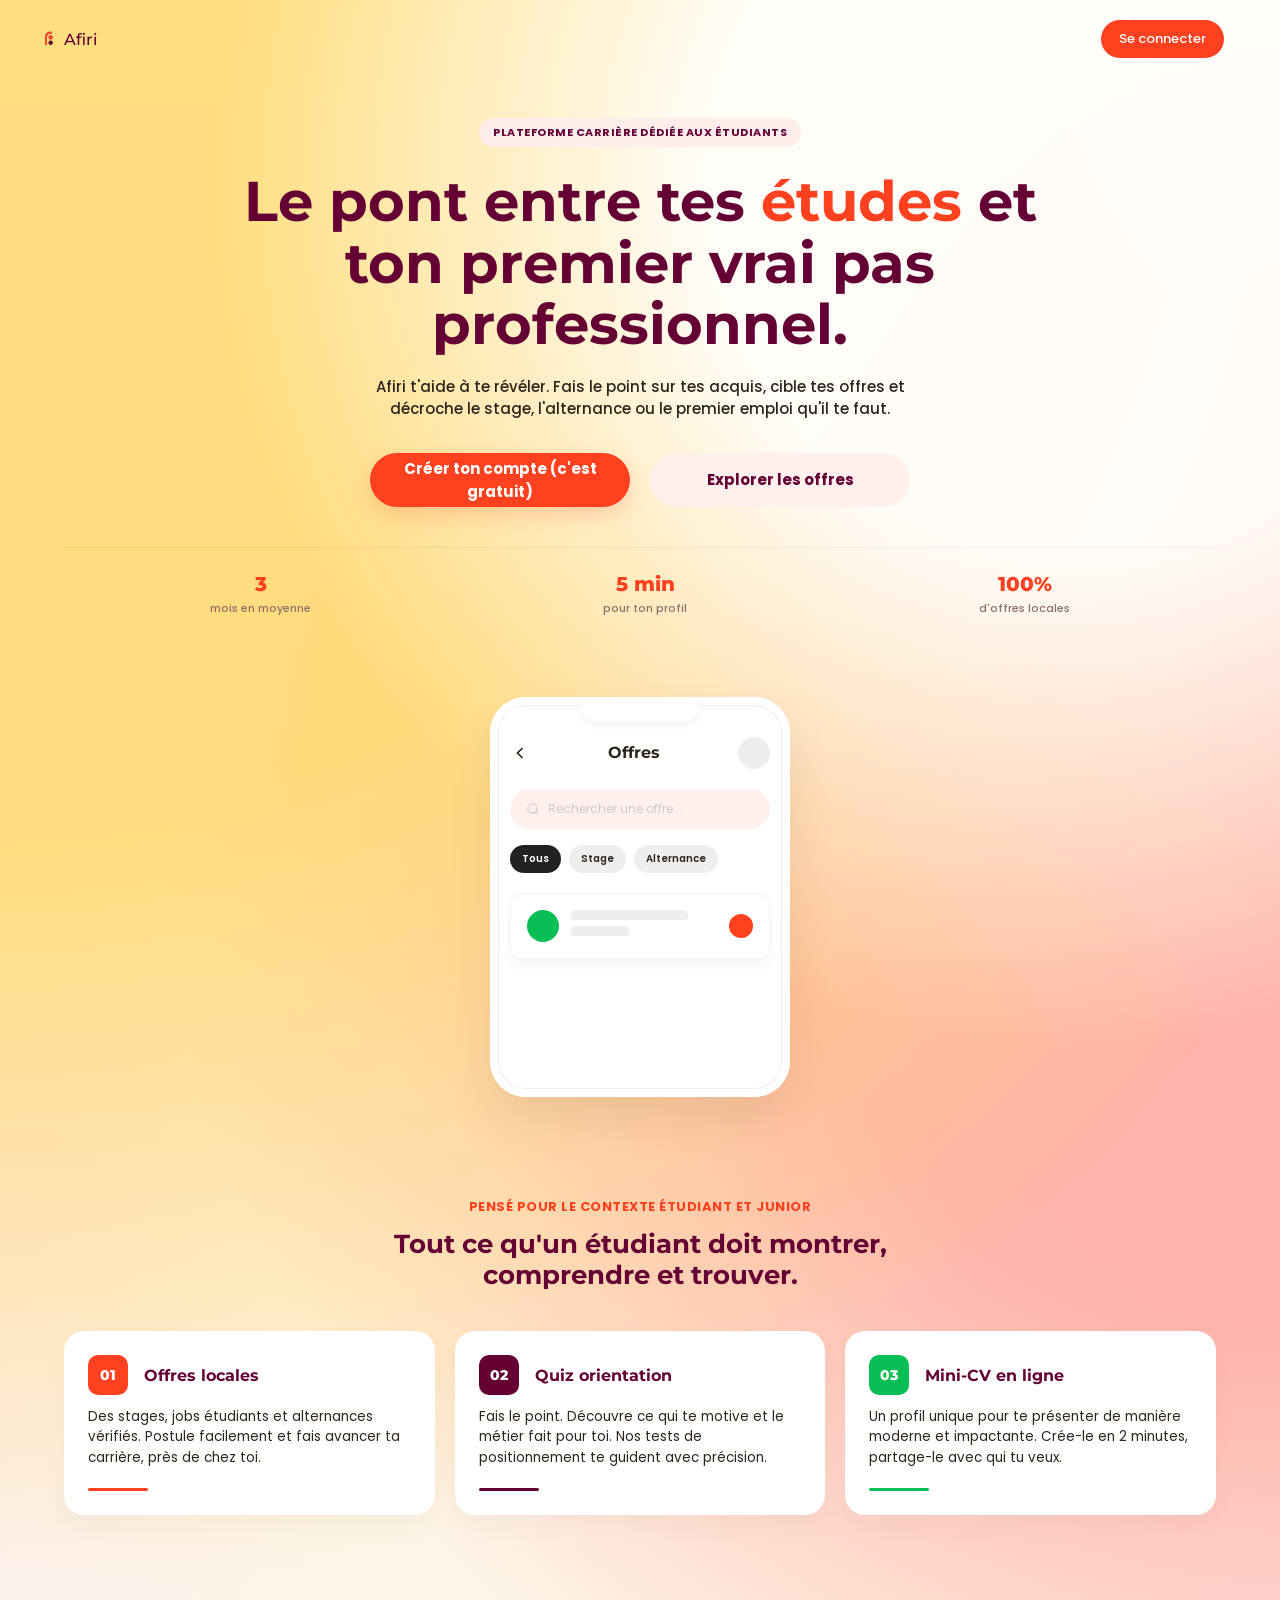
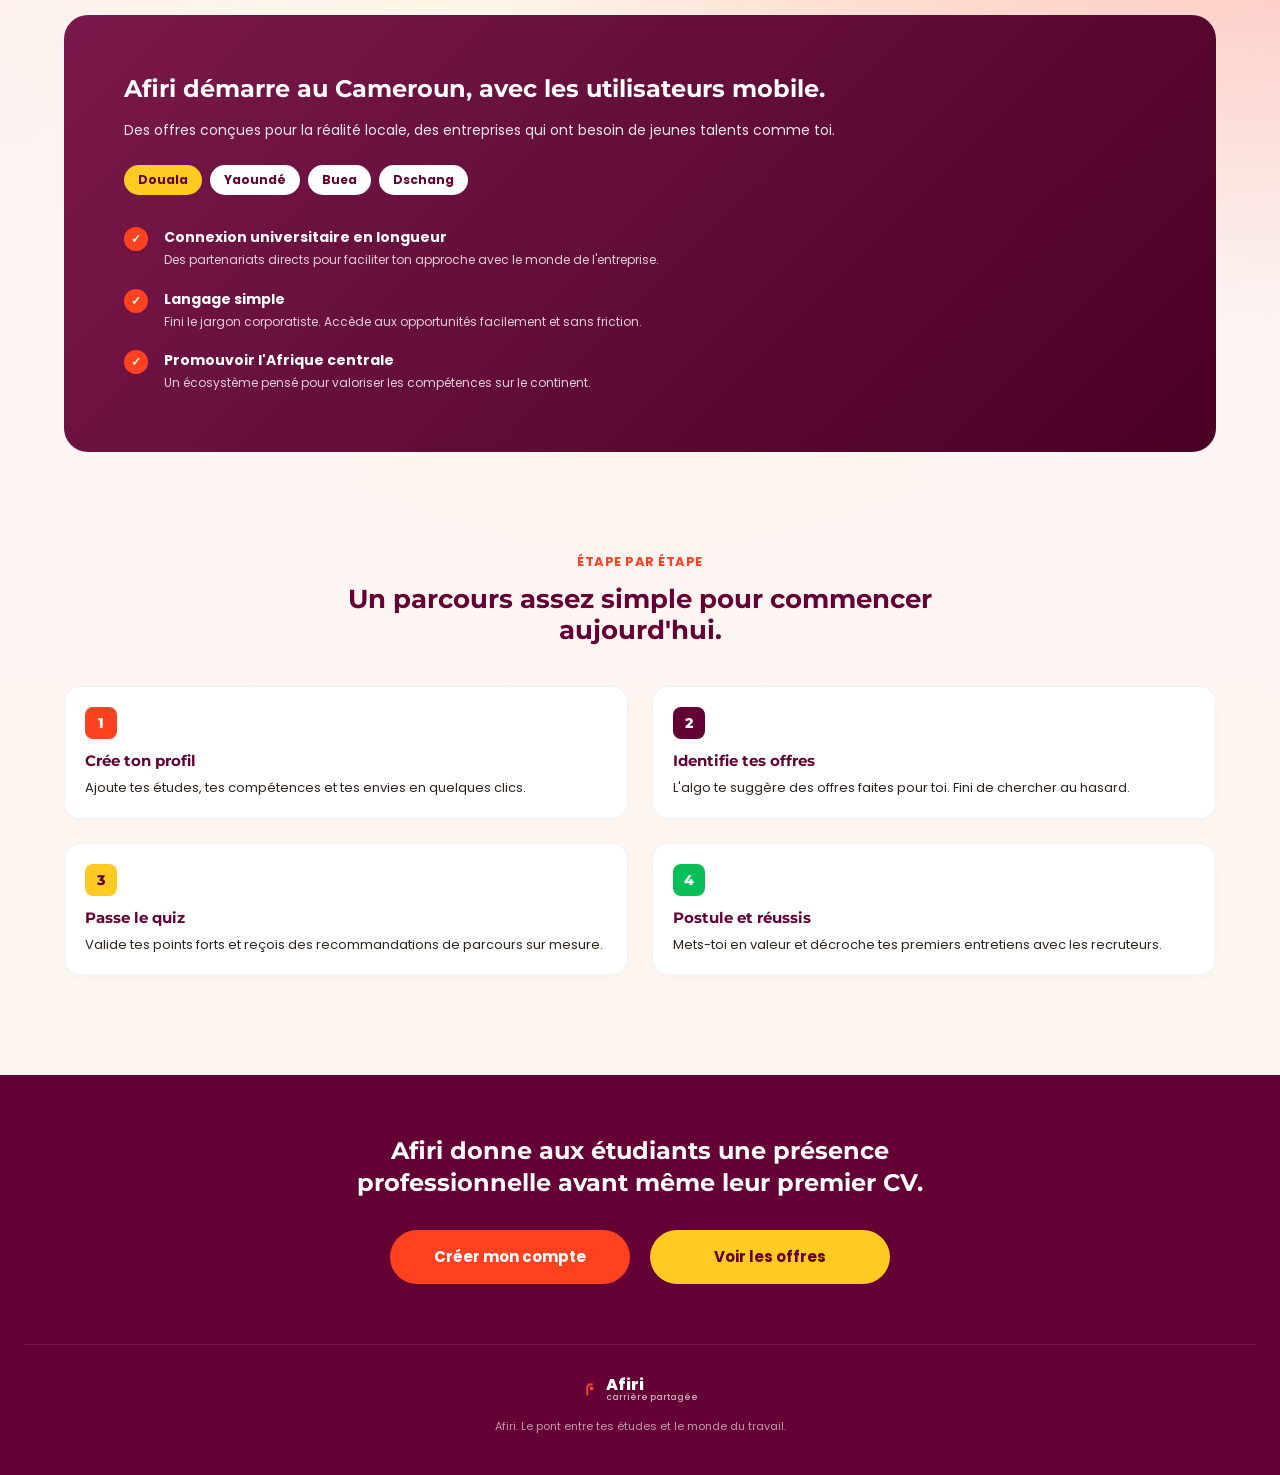
==== Frontend/index.html @ 4836ee7b "Initial commit - projet Afiri" ====
<!DOCTYPE html>
<html lang="fr">
<head>
    <meta charset="UTF-8">
    <meta name="viewport" content="width=device-width, initial-scale=1.0, maximum-scale=1.0, user-scalable=no">
    <title>Afiri - Plateforme carrière dédiée aux étudiants</title>
    <link rel="preconnect" href="https://fonts.googleapis.com">
    <link rel="preconnect" href="https://fonts.gstatic.com" crossorigin>
    <link href="https://fonts.googleapis.com/css2?family=Montserrat:wght@700;800;900&family=Poppins:wght@400;500;600;700;800;900&display=swap" rel="stylesheet">
    <link rel="stylesheet" href="styliste.css">
    <link rel="stylesheet" href="landing.css">
</head>
<body class="landing-page">
    <header class="landing-header">
        <div class="landing-header-inner">
            <a class="brand" href="index.html">
                <span class="brand-mark"><img src="images/logo.png" alt="logo"></span> Afiri
            </a>
            <div class="landing-header-right">
                <a href="signup.html" class="pill-action red-action">Se connecter</a>
                <button class="hamburger-btn">
                    <svg viewBox="0 0 24 24" fill="none" stroke="currentColor" stroke-width="2.5" stroke-linecap="round">
                        <line x1="4" y1="8" x2="20" y2="8"></line>
                        <line x1="4" y1="16" x2="20" y2="16"></line>
                    </svg>
                </button>
            </div>
        </div>
    </header>

    <main class="landing-main">
        <!-- Hero Section -->
        <section class="hero-section">
            <div class="kicker-pill">Plateforme carrière dédiée aux étudiants</div>
            <h1 class="hero-title">Le pont entre tes <span class="highlight-text">études</span> et ton premier vrai pas professionnel.</h1>
            <p class="hero-subtitle">Afiri t'aide à te révéler. Fais le point sur tes acquis, cible tes offres et décroche le stage, l'alternance ou le premier emploi qu'il te faut.</p>
            
            <div class="hero-actions">
                <a href="signup.html" class="primary-btn hero-btn-main">Créer ton compte (c'est gratuit)</a>
                <a href="offres.html" class="secondary-btn hero-btn-alt">Explorer les offres</a>
            </div>

            <div class="hero-stats">
                <div class="stat">
                    <strong class="stat-num red-text">3</strong>
                    <span class="stat-desc">mois en moyenne</span>
                </div>
                <div class="stat">
                    <strong class="stat-num red-text">5 min</strong>
                    <span class="stat-desc">pour ton profil</span>
                </div>
                <div class="stat">
                    <strong class="stat-num red-text">100%</strong>
                    <span class="stat-desc">d'offres locales</span>
                </div>
            </div>
        </section>

        <!-- Mockup UI Section -->
        <section class="mockup-section">
            <div class="mockup-container">
                <!-- Using HTML/CSS to recreate the mockup feeling if image is missing -->
                <div class="fake-phone">
                    <div class="fake-notch"></div>
                    <div class="fake-phone-header">
                        <svg width="20" height="20" viewBox="0 0 24 24" fill="none" stroke="currentColor" stroke-width="2"><polyline points="15 18 9 12 15 6"></polyline></svg>
                        <span class="fake-title">Offres</span>
                        <div class="fake-avatar"></div>
                    </div>
                    <div class="fake-search">
                        <svg width="14" height="14" viewBox="0 0 24 24" fill="none" stroke="#ccc" stroke-width="2"><circle cx="11" cy="11" r="8"></circle><line x1="21" y1="21" x2="16.65" y2="16.65"></line></svg>
                        Rechercher une offre...
                    </div>
                    <div class="fake-filters">
                        <span class="fake-filter active">Tous</span>
                        <span class="fake-filter">Stage</span>
                        <span class="fake-filter">Alternance</span>
                    </div>
                    <div class="fake-card">
                        <div class="fake-card-top">
                            <div class="fake-dot green"></div>
                            <div class="fake-copy">
                                <div class="fake-line"></div>
                                <div class="fake-line short"></div>
                            </div>
                            <div class="fake-action"></div>
                        </div>
                    </div>
                </div>
            </div>
        </section>

        <!-- Features Section -->
        <section class="features-section">
            <div class="kicker-plain">Pensé pour le contexte étudiant et junior</div>
            <h2 class="section-heading">Tout ce qu'un étudiant doit montrer, comprendre et trouver.</h2>
            
            <div class="feature-cards">
                <div class="feature-card">
                    <div class="f-header">
                        <div class="f-icon red-bg">01</div>
                        <h3>Offres locales</h3>
                    </div>
                    <p>Des stages, jobs étudiants et alternances vérifiés. Postule facilement et fais avancer ta carrière, près de chez toi.</p>
                    <div class="f-line red-line"></div>
                </div>
                <div class="feature-card">
                    <div class="f-header">
                        <div class="f-icon purple-bg">02</div>
                        <h3>Quiz orientation</h3>
                    </div>
                    <p>Fais le point. Découvre ce qui te motive et le métier fait pour toi. Nos tests de positionnement te guident avec précision.</p>
                    <div class="f-line purple-line"></div>
                </div>
                <div class="feature-card">
                    <div class="f-header">
                        <div class="f-icon green-bg">03</div>
                        <h3>Mini-CV en ligne</h3>
                    </div>
                    <p>Un profil unique pour te présenter de manière moderne et impactante. Crée-le en 2 minutes, partage-le avec qui tu veux.</p>
                    <div class="f-line green-line"></div>
                </div>
            </div>
        </section>

        <!-- Graphic Card Section -->
        <section class="graphic-card-section">
            <div class="graphic-card">
                <h2 class="graphic-title">Afiri démarre au Cameroun, avec les utilisateurs mobile.</h2>
                <p class="graphic-subtitle">Des offres conçues pour la réalité locale, des entreprises qui ont besoin de jeunes talents comme toi.</p>
                <div class="chips-row">
                    <span class="chip-landing yellow-bg">Douala</span>
                    <span class="chip-landing white-bg">Yaoundé</span>
                    <span class="chip-landing white-bg">Buea</span>
                    <span class="chip-landing white-bg">Dschang</span>
                </div>

                <div class="bullet-points">
                    <div class="bullet">
                        <div class="bullet-icon">✓</div>
                        <div class="bullet-text">
                            <strong>Connexion universitaire en longueur</strong>
                            <span>Des partenariats directs pour faciliter ton approche avec le monde de l'entreprise.</span>
                        </div>
                    </div>
                    <div class="bullet">
                        <div class="bullet-icon">✓</div>
                        <div class="bullet-text">
                            <strong>Langage simple</strong>
                            <span>Fini le jargon corporatiste. Accède aux opportunités facilement et sans friction.</span>
                        </div>
                    </div>
                    <div class="bullet">
                        <div class="bullet-icon">✓</div>
                        <div class="bullet-text">
                            <strong>Promouvoir l'Afrique centrale</strong>
                            <span>Un écosystème pensé pour valoriser les compétences sur le continent.</span>
                        </div>
                    </div>
                </div>
            </div>
        </section>

        <!-- Steps Section -->
        <section class="steps-section">
            <div class="kicker-plain">Étape par étape</div>
            <h2 class="section-heading">Un parcours assez simple pour commencer aujourd'hui.</h2>
            
            <div class="step-cards">
                <div class="step-card">
                    <div class="s-icon red-bg">1</div>
                    <h3>Crée ton profil</h3>
                    <p>Ajoute tes études, tes compétences et tes envies en quelques clics.</p>
                </div>
                <div class="step-card">
                    <div class="s-icon purple-bg">2</div>
                    <h3>Identifie tes offres</h3>
                    <p>L'algo te suggère des offres faites pour toi. Fini de chercher au hasard.</p>
                </div>
                <div class="step-card">
                    <div class="s-icon yellow-bg">3</div>
                    <h3>Passe le quiz</h3>
                    <p>Valide tes points forts et reçois des recommandations de parcours sur mesure.</p>
                </div>
                <div class="step-card">
                    <div class="s-icon green-bg">4</div>
                    <h3>Postule et réussis</h3>
                    <p>Mets-toi en valeur et décroche tes premiers entretiens avec les recruteurs.</p>
                </div>
            </div>
        </section>
    </main>

    <!-- Footer CTA -->
    <footer class="landing-footer">
        <h2>Afiri donne aux étudiants une présence professionnelle avant même leur premier CV.</h2>
        <div class="footer-actions">
            <a href="signup.html" class="primary-btn footer-btn-red">Créer mon compte</a>
            <a href="offres.html" class="primary-btn footer-btn-yellow">Voir les offres</a>
        </div>
        
        <div class="footer-bottom">
            <div class="footer-logo">
                <img src="images/logo.png" alt="Afiri">
                <span class="footer-brand-text">Afiri<br><small>carrière partagée</small></span>
            </div>
            <p class="footer-copyright">Afiri. Le pont entre tes études et le monde du travail.</p>
        </div>
    </footer>
</body>
</html>
---- Frontend/styliste.css ----
:root {
    --primary: #FF4120;
    --secondary: #640034;
    --tertiary: #FFCA22;
    --forest: #08BF55;
    --black: #000000;
    --cocoa: #5E3E3B;
    --clay: #8B716C;
    --blush: #FDE3DE;
    --mango-soft: #FFF3C5;
    --green-soft: #E4F6EA;
    --paper: #FFF8F3;
    --surface: #FFFFFF;
    --line: #F2C7BE;
    --bg: var(--paper);
    --card-bg: var(--surface);
    --ink: var(--black);
    --muted: var(--clay);
    --soft: var(--blush);
    --orange: var(--primary);
    --yellow: var(--tertiary);
    --green: var(--forest);
    --blue: var(--forest);
    --burgundy: var(--secondary);
    --space-xs: 4px;
    --space-sm: 8px;
    --space-md: 16px;
    --space-lg: 24px;
    --space-xl: 32px;
    --space-xxl: 48px;
    --font-title: "Montserrat", ui-sans-serif;
    --font-ui: "Poppins", ui-sans-serif;
    --shadow: 0 16px 34px rgba(94, 62, 59, 0.1);
    --max-app: 430px;
}

* {
    box-sizing: border-box;
    margin: 0;
    padding: 0;
}

body {
    min-height: 100vh;
    background: var(--bg);
    color: var(--ink);
    font-family: var(--font-ui);
    -webkit-font-smoothing: antialiased;
}

h1,
h2,
h3,
h4,
.page-title,
.section-title,
.brand,
.banner h1,
.quiz-screen h1,
.detail-title {
    font-family: var(--font-title);
}

a {
    color: inherit;
    text-decoration: none;
}

button,
input {
    font: inherit;
}

.app-shell {
    width: 100%;
    max-width: var(--max-app);
    min-height: 100vh;
    margin: 0 auto;
    background: var(--bg);
    position: relative;
    overflow: hidden;
}

.screen {
    min-height: 100vh;
    padding: 82px 26px 106px;
}

.screen.home {
    padding-top: 70px;
}

.screen.tight {
    padding-top: 88px;
}

.topbar {
    position: fixed;
    top: 0;
    left: 50%;
    z-index: 20;
    width: 100%;
    max-width: var(--max-app);
    height: 66px;
    transform: translateX(-50%);
    display: flex;
    align-items: center;
    justify-content: space-between;
    padding: 0 22px;
    background: rgba(255, 255, 255, 0.96);
    backdrop-filter: blur(14px);
}

.brand {
    display: flex;
    align-items: center;
    gap: 6px;
    color: var(--burgundy);
    font-weight: 500;
}

.brand-mark {
    color: var(--orange);
    font-size: 18px;
    line-height: 1;
}

.header-search {
    position: relative;
    flex: 1;
    max-width: 188px;
    margin-left: auto;
    margin-right: 10px;
}

.header-search input,
.search-box input {
    width: 100%;
    border: 1px solid #f0bfb6;
    background: #ffe7e1;
    color: var(--ink);
    outline: 0;
}

.header-search input {
    height: 40px;
    border-radius: 999px;
    padding: 0 12px 0 38px;
    font-size: 13px;
}

.search-box {
    position: relative;
    margin-bottom: 14px;
}

.search-box input {
    height: 50px;
    border-radius: 18px;
    padding: 0 16px 0 42px;
    font-size: 14px;
}

.search-ico {
    position: absolute;
    left: 15px;
    top: 50%;
    width: 15px;
    height: 15px;
    transform: translateY(-50%);
    color: #8f7f7b;
}

.avatar {
    width: 38px;
    height: 38px;
    border-radius: 50%;
    border: 2px solid #ffffff;
    background: linear-gradient(135deg, #aeb8ad, #ffe0bd);
    box-shadow: 0 8px 20px rgba(0, 0, 0, 0.14);
    overflow: hidden;
    position: relative;
}

.avatar::before {
    content: "";
    position: absolute;
    inset: 7px 9px auto;
    height: 11px;
    border-radius: 50%;
    background: #59655c;
}

.avatar::after {
    content: "";
    position: absolute;
    left: 8px;
    right: 8px;
    bottom: 3px;
    height: 18px;
    border-radius: 50% 50% 35% 35%;
    background: #ecd2b6;
}

.pagebar {
    position: fixed;
    top: 0;
    left: 50%;
    z-index: 20;
    width: 100%;
    max-width: var(--max-app);
    height: 66px;
    transform: translateX(-50%);
    display: grid;
    grid-template-columns: 38px 1fr 38px;
    align-items: center;
    padding: 0 22px;
    background: rgba(255, 255, 255, 0.97);
}

.back-btn,
.more-btn {
    border: 0;
    background: transparent;
    color: var(--ink);
    display: grid;
    place-items: center;
}

.more-btn {
    width: 38px;
    height: 38px;
    border-radius: 50%;
    background: rgba(255, 255, 255, 0.62);
    box-shadow: 0 8px 22px rgba(50, 19, 8, 0.06);
}

.page-kicker {
    display: block;
    color: var(--muted);
    font-size: 11px;
    line-height: 1.05;
}

.page-title {
    display: block;
    color: var(--ink);
    font-size: 22px;
    font-weight: 500;
    line-height: 1.05;
}

.banner {
    border-radius: 20px;
    background: var(--burgundy);
    color: #fff;
    padding: 18px 18px 22px;
    box-shadow: 0 12px 28px rgba(120, 0, 63, 0.12);
}

.banner small,
.quiz-progress small {
    display: block;
    color: #ffea35;
    font-size: 12px;
    font-weight: 500;
    margin-bottom: 9px;
}

.banner h1 {
    max-width: 320px;
    font-size: 23px;
    line-height: 1.1;
    letter-spacing: 0;
}

.progress {
    width: 100%;
    height: 7px;
    margin-top: 15px;
    border-radius: 999px;
    background: rgba(255, 255, 255, 0.88);
    overflow: hidden;
}

.progress span {
    display: block;
    width: 72%;
    height: 100%;
    border-radius: inherit;
    background: var(--orange);
}

.section-title {
    margin: 12px 0 12px;
    color: var(--burgundy);
    text-align: center;
    font-size: 18px;
    font-weight: 500;
}

.job-list,
.offer-list {
    display: grid;
    gap: 12px;
}

.job-card,
.offer-card,
.white-card {
    background: #FFFFFF;
    border-radius: 11px;
    box-shadow: 0 12px 26px rgba(50, 19, 8, 0.06);
}

.job-card {
    min-height: 106px;
    display: grid;
    grid-template-columns: 1fr auto;
    align-items: center;
    gap: 12px;
    padding: 18px 14px;
}

.job-main,
.offer-main {
    display: flex;
    align-items: center;
    gap: 15px;
    min-width: 0;
}

.dot {
    width: 36px;
    height: 36px;
    border-radius: 50%;
    flex: 0 0 36px;
    background: var(--orange);
}

.dot.black {
    background: #090d12;
}

.dot.purple {
    background: var(--burgundy);
}

.dot.yellow {
    background: var(--yellow);
}

.dot.green {
    background: var(--green);
}

.dot.blue {
    background: var(--blue);
}

.dot.gray {
    background: #e6e6e4;
}

.dot.orange-soft {
    background: #ff842f;
}

.job-copy,
.offer-copy {
    min-width: 0;
}

.job-copy h3,
.offer-copy h3 {
    overflow: hidden;
    text-overflow: ellipsis;
    white-space: nowrap;
    color: var(--ink);
    font-size: 14px;
    font-weight: 500;
    line-height: 1.25;
}

.job-copy p,
.offer-copy p,
.job-copy span,
.offer-copy span {
    display: block;
    overflow: hidden;
    text-overflow: ellipsis;
    white-space: nowrap;
    color: var(--muted);
    font-size: 11.5px;
    line-height: 1.35;
}

.pill-action {
    border: 0;
    border-radius: 999px;
    min-width: 83px;
    height: 38px;
    padding: 0 18px;
    display: grid;
    place-items: center;
    background: var(--orange);
    color: #fff;
    font-size: 13px;
    font-weight: 500;
    cursor: pointer;
}

.filter-row {
    display: flex;
    gap: 10px;
    margin-bottom: 20px;
}

.filter {
    border: 0;
    height: 31px;
    padding: 0 16px;
    border-radius: 999px;
    background: #fff;
    color: var(--ink);
    font-size: 12px;
    font-weight: 500;
}

.filter.active {
    background: var(--ink);
    color: #fff;
}

.hint {
    margin-bottom: 12px;
    color: var(--muted);
    font-size: 12px;
}

.offer-card {
    min-height: 106px;
    display: grid;
    grid-template-columns: 1fr 35px;
    align-items: center;
    gap: 12px;
    padding: 18px 14px;
}

.arrow {
    width: 34px;
    height: 34px;
    border-radius: 50%;
    display: grid;
    place-items: center;
    background: var(--orange);
    color: #fff;
}

.profile-hero {
    padding: 22px 18px 28px;
}

.profile-head {
    display: flex;
    align-items: center;
    gap: 14px;
    margin-bottom: 18px;
}

.avatar.big {
    width: 57px;
    height: 57px;
    flex: 0 0 57px;
}

.profile-head h1 {
    font-size: 19px;
    line-height: 1.05;
}

.profile-head p {
    color: var(--muted);
    font-size: 12px;
    margin-top: 4px;
}

.label-strong {
    display: block;
    margin-bottom: 10px;
    font-size: 13px;
    font-weight: 500;
}

.profile-hero .progress {
    background: #e8e6e2;
}

.profile-hero .progress span {
    width: 72%;
    background: var(--green);
}

.nudge {
    display: flex;
    align-items: center;
    gap: 14px;
    min-height: 59px;
    padding: 13px 16px;
}

.nudge p {
    color: var(--muted);
    font-size: 11.5px;
    font-weight: 400;
}

.card-block {
    min-height: 105px;
    padding: 18px 16px;
}

.card-block h2 {
    font-size: 15px;
    margin-bottom: 15px;
}

.chips {
    display: flex;
    flex-wrap: wrap;
    gap: 10px;
}

.chip {
    height: 30px;
    padding: 0 14px;
    border-radius: 999px;
    display: inline-grid;
    place-items: center;
    color: #000;
    font-size: 11px;
    font-weight: 500;
}

.chip.orange {
    background: var(--orange);
}

.chip.purple {
    background: var(--burgundy);
    color: #fff;
}

.chip.yellow {
    background: var(--yellow);
}

.chip.blue {
    background: var(--blue);
    color: #fff;
}

.project p {
    color: var(--muted);
    font-size: 12.5px;
    line-height: 1.5;
}

.share-card {
    min-height: 76px;
    display: flex;
    align-items: center;
    justify-content: flex-end;
    padding: 12px;
}

.wide-action {
    border: 0;
    min-width: 178px;
    height: 51px;
    border-radius: 22px;
    background: var(--orange);
    color: #fff;
    font-size: 13px;
    font-weight: 500;
}

.profile-stack {
    display: grid;
    gap: 11px;
}

.quiz-screen {
    max-width: var(--max-app);
    min-height: 100vh;
    margin: 0 auto;
    padding: 35px 29px 0;
    background: var(--burgundy);
    color: #fff;
}

.quiz-progress {
    margin-bottom: 9px;
}

.quiz-progress .progress {
    margin-top: 0;
    height: 7px;
}

.quiz-progress .progress span {
    width: 37%;
    background: var(--green);
}

.quiz-screen h1 {
    max-width: 330px;
    margin: 13px 0 14px;
    font-size: 29px;
    line-height: 1.08;
}

.quiz-kicker {
    color: #ffdc31;
    font-size: 12px;
    font-weight: 500;
}

.answers {
    display: grid;
    gap: 11px;
}

.answer {
    border: 0;
    min-height: 62px;
    border-radius: 10px;
    background: #ffe1dc;
    color: var(--ink);
    display: flex;
    align-items: center;
    gap: 17px;
    padding: 12px 17px;
    font-size: 13px;
    font-weight: 500;
}

.num {
    width: 36px;
    height: 36px;
    border-radius: 50%;
    flex: 0 0 36px;
    display: grid;
    place-items: center;
    background: #fff;
    color: var(--ink);
}

.answer:nth-child(n+2) .num {
    background: var(--yellow);
}

.answer.selected {
    outline: 3px solid rgba(255, 255, 255, 0.7);
    background: #fff2ee;
}

.answers.shake {
    animation: quizShake 0.26s ease;
}

@keyframes quizShake {

    0%,
    100% {
        transform: translateX(0);
    }

    35% {
        transform: translateX(-7px);
    }

    70% {
        transform: translateX(7px);
    }
}

.quiz-actions {
    display: grid;
    grid-template-columns: 1fr 1fr;
    gap: 11px;
    margin-top: 11px;
    padding: 10px;
    border-radius: 27px;
    background: rgba(255, 255, 255, 0.09);
    border: 1px solid rgba(255, 255, 255, 0.18);
}

.quiz-actions button {
    border: 0;
    height: 50px;
    border-radius: 22px;
    font-size: 13px;
    font-weight: 500;
}

.quiz-actions .next {
    background: var(--yellow);
}

.quiz-result {
    padding-top: 6px;
}

.quiz-result h1 {
    margin-bottom: 12px;
}

.result-copy {
    color: #ffe9f4;
    font-size: 14px;
    line-height: 1.5;
    margin-bottom: 12px;
}

.result-copy strong {
    color: #fff;
}

.result-card {
    display: grid;
    gap: 10px;
    margin: 16px 0;
    padding: 16px;
    border-radius: 14px;
    background: #ffe1dc;
    color: var(--ink);
}

.result-card span {
    color: #6f5965;
    font-size: 12px;
    font-weight: 400;
}

.result-card b {
    min-height: 38px;
    display: flex;
    align-items: center;
    padding: 0 12px;
    border-radius: 12px;
    background: #fff;
    font-size: 13px;
}

.result-link {
    width: 100%;
    height: 50px;
    display: grid;
    place-items: center;
    border-radius: 22px;
    background: var(--orange);
    color: #fff;
    font-size: 13px;
    font-weight: 500;
}

.detail-hero {
    height: 218px;
    border-radius: 12px;
    overflow: hidden;
    background:
        radial-gradient(circle at 48% 54%, #c78c65 0 9%, transparent 10%),
        radial-gradient(circle at 42% 39%, #2d241c 0 7%, transparent 8%),
        linear-gradient(90deg, transparent 0 22%, rgba(255, 255, 255, .9) 22% 25%, transparent 25% 32%, rgba(255, 255, 255, .9) 32% 38%, transparent 38% 100%),
        linear-gradient(180deg, rgba(0, 0, 0, .18), rgba(0, 0, 0, 0) 38%),
        linear-gradient(135deg, #37291d, #b88748 52%, #1b1c20);
    position: relative;
    box-shadow: var(--shadow);
}

.detail-back {
    position: absolute;
    top: 24px;
    left: 24px;
    z-index: 10;
    width: 42px;
    height: 42px;
    display: grid;
    place-items: center;
    border-radius: 50%;
    background: rgba(255, 255, 255, 0.9);
    color: var(--ink);
    box-shadow: 0 10px 22px rgba(50, 19, 8, 0.12);
}

.detail-hero::before {
    content: "HIRING";
    position: absolute;
    top: 36px;
    left: 50%;
    width: 112px;
    height: 63px;
    transform: translateX(-50%) rotate(-2deg);
    display: grid;
    place-items: center;
    background: #d2bc7c;
    color: #4d3921;
    font-family: Georgia, serif;
    font-size: 25px;
    letter-spacing: 1px;
    box-shadow: 0 6px 10px rgba(0, 0, 0, 0.2);
}

.detail-hero::after {
    content: "";
    position: absolute;
    left: 36px;
    right: 36px;
    bottom: 0;
    height: 92px;
    background:
        radial-gradient(circle at 42% 4%, #d7a078 0 11px, transparent 12px),
        linear-gradient(90deg, transparent 0 38%, #4d443b 38% 63%, transparent 63%),
        radial-gradient(circle at 20% 64%, rgba(0, 0, 0, .45) 0 17px, transparent 18px),
        radial-gradient(circle at 82% 66%, rgba(0, 0, 0, .45) 0 17px, transparent 18px);
}

.detail-title {
    margin: 13px 9px 3px;
    font-size: 25px;
    line-height: 1.1;
}

.detail-subtitle {
    color: var(--muted);
    text-align: center;
    font-size: 12px;
    font-weight: 400;
    margin-bottom: 15px;
}

.info-card {
    min-height: 80px;
    display: flex;
    align-items: center;
    gap: 14px;
    padding: 16px;
}

.info-card small {
    color: var(--muted);
    font-size: 11px;
}

.info-card b {
    display: block;
    margin-top: 2px;
    font-size: 13px;
}

.body-text {
    color: var(--muted);
    font-size: 13px;
    line-height: 1.5;
    margin: 13px 10px;
}

.note {
    padding: 15px 16px;
    color: #69626b;
    font-size: 12px;
    line-height: 1.35;
}

.quote {
    min-height: 87px;
    padding: 20px 16px;
    font-size: 13px;
    font-weight: 500;
    line-height: 1.35;
}

.apply-box {
    min-height: 76px;
    display: grid;
    grid-template-columns: 1fr 178px;
    align-items: center;
    gap: 12px;
    padding: 12px;
}

.apply-box span {
    color: #8d858d;
    font-size: 11px;
}

.bottom-nav {
    position: fixed;
    left: 50%;
    bottom: 22px;
    z-index: 30;
    width: calc(100% - 56px);
    max-width: 350px;
    height: 67px;
    transform: translateX(-50%);
    display: grid;
    grid-template-columns: repeat(4, 1fr);
    align-items: center;
    padding: 0 12px;
    border-radius: 999px;
    background: #fff;
    box-shadow: 0 16px 36px rgba(50, 19, 8, 0.11);
}

.nav-item {
    height: 60px;
    display: grid;
    place-items: center;
    gap: 2px;
    color: #000;
    font-size: 10.5px;
    font-weight: 400;
}

.nav-icon {
    width: 28px;
    height: 28px;
    display: grid;
    place-items: center;
    border-radius: 50%;
}

.nav-icon svg {
    width: 23px;
    height: 23px;
    fill: currentColor;
}

.nav-item.active .nav-icon {
    width: 52px;
    height: 52px;
    margin-top: -15px;
    background: var(--orange);
    color: #fff;
    border: 5px solid #fff;
    box-shadow: 0 0 0 5px rgba(255, 63, 39, 0.14), 0 10px 18px rgba(255, 63, 39, 0.34);
    view-transition-name: active-nav;
}

.nav-item.active span {
    color: transparent;
    height: 0;
}

.stack-gap {
    display: grid;
    gap: 11px;
}

.white-card.share-card {
    padding-bottom: 20px;
    padding-top: 20px;
    border-radius: 40px;
    height: 40px;
    box-shadow: 0 10px 30px rgba(12, 12, 12, 0.2);
}


@media (max-width: 360px) {
    .screen {
        padding-left: 20px;
        padding-right: 20px;
    }

    .bottom-nav {
        width: calc(100% - 40px);
    }

    .pill-action {
        min-width: 74px;
        padding: 0 12px;
    }

    .apply-box {
        grid-template-columns: 1fr;
    }

    .wide-action {
        width: 100%;
    }
}


/* --- Animations de transition (Compatibles tous navigateurs) --- */
.screen {
    animation: scaleUpEnter 0.4s cubic-bezier(0.2, 0.8, 0.2, 1) forwards;
}

.screen.page-exit {
    animation: scaleUpExit 0.3s cubic-bezier(0.4, 0, 0.2, 1) forwards;
}

@keyframes scaleUpEnter {
    0% {
        opacity: 0;
        transform: scale(0.95) translateY(15px);
    }

    100% {
        opacity: 1;
        transform: scale(1) translateY(0);
    }
}

@keyframes scaleUpExit {
    0% {
        opacity: 1;
        transform: scale(1) translateY(0);
    }

    100% {
        opacity: 0;
        transform: scale(1.05) translateY(-15px);
    }
}

/* --- Authentification (Login & Signup) --- */
.auth-shell {
    width: 100%;
    max-width: var(--max-app);
    min-height: 100dvh;
    margin: 0 auto;
    background:
        radial-gradient(circle at 13% 22%, rgba(255, 202, 34, 0.42) 0 8%, transparent 24%),
        radial-gradient(circle at 92% 42%, rgba(255, 65, 32, 0.22) 0 12%, transparent 34%),
        radial-gradient(circle at 32% 88%, rgba(8, 191, 85, 0.18) 0 18%, transparent 42%),
        linear-gradient(145deg, rgba(255, 255, 255, 0.86), rgba(255, 248, 243, 0.68)),
        var(--paper);
    position: relative;
    overflow: hidden;
    display: flex;
    flex-direction: column;
    border: 2px solid rgba(255, 255, 255, 0.9);
    border-radius: 0 0 24px 24px;
    box-shadow: 0 18px 46px rgba(94, 62, 59, 0.12);
}

.auth-header {
    display: flex;
    align-items: center;
    justify-content: space-between;
    padding: 42px 24px 16px;
    width: 100%;
    position: relative;
    z-index: 1;
}

.auth-logo {
    display: flex;
    align-items: center;
    gap: 8px;
    color: var(--ink);
    font-size: 18px;
    font-weight: 900;
    font-family: var(--font-title);
    text-decoration: none;
}

.auth-logo img {
    width: 30px;
    height: auto;
}

.auth-nav {
    display: flex;
    gap: 28px;
    font-size: 12px;
    font-weight: 500;
}

.auth-nav a {
    color: var(--muted);
    text-decoration: none;
    transition: color 0.2s;
    padding-bottom: 3px;
}

.auth-nav a.active {
    color: var(--burgundy);
    border-bottom: 2px solid var(--orange);
}

.auth-nav a:hover {
    color: var(--burgundy);
}

.auth-content {
    flex: 1;
    min-height: auto;
    display: flex;
    flex-direction: column;
    justify-content: center;
    padding: 20px 24px 28px;
    position: relative;
    z-index: 1;
}

.auth-title {
    font-size: 25px;
    font-family: var(--font-title);
    color: var(--ink);
    font-weight: 500;
    line-height: 1.25;
    margin-bottom: 58px;
    max-width: 285px;
}

.glass-card {
    width: 100%;
    padding: 0;
    color: var(--ink);
    background: transparent;
    border: none;
    box-shadow: none;
    backdrop-filter: none;
}

.form-group {
    margin-bottom: 18px;
}

.form-group label {
    display: none; /* Hide labels visually to match image, we use placeholder or floating */
}

.input-wrapper {
    position: relative;
    background: rgba(255, 255, 255, 0.58);
    border: 1px solid #E6D5D1;
    border-radius: 8px;
    display: flex;
    align-items: center;
    padding: 0 16px;
    transition: all 0.3s ease;
    box-shadow: 0 9px 22px rgba(94, 62, 59, 0.06);
    backdrop-filter: blur(16px);
    -webkit-backdrop-filter: blur(16px);
}

.input-wrapper:focus-within {
    border-color: var(--orange);
    box-shadow: 0 4px 12px rgba(255, 65, 32, 0.1);
}

.glass-input {
    width: 100%;
    height: 56px;
    background: transparent;
    border: none;
    color: var(--ink);
    font-size: 13px;
    outline: none;
    font-weight: 500;
}

.glass-input::placeholder {
    color: #A39390;
    font-weight: 400;
}

.input-icon {
    color: #A39390;
    margin-left: 10px;
}

.glass-btn {
    width: 100%;
    height: 58px;
    background: var(--primary); /* Solid Orange */
    color: #fff;
    border: none;
    border-radius: 8px;
    font-size: 15px;
    font-weight: 700;
    margin-top: 18px;
    cursor: pointer;
    transition: transform 0.2s ease, box-shadow 0.2s ease;
    box-shadow: 0 12px 22px rgba(255, 65, 32, 0.25);
}

.glass-btn:active {
    transform: scale(0.98);
}

.forgot-password {
    display: block;
    text-align: center;
    margin-top: 22px;
    color: var(--burgundy);
    font-size: 13px;
    font-weight: 600;
    text-decoration: none;
}

.auth-bottom {
    margin-top: auto;
    padding: 0 20px 22px;
    text-align: center;
    font-size: 13px;
    color: var(--muted);
    position: relative;
    z-index: 1;
}

.auth-bottom a {
    color: var(--burgundy);
    font-weight: 700;
    text-decoration: none;
}

.auth-bottom a:hover {
    text-decoration: underline;
}

@media (min-width: 431px) {
    body.auth-page {
        display: grid;
        place-items: center;
        padding: 18px;
    }

    .auth-shell {
        min-height: calc(100dvh - 36px);
        border-radius: 24px;
    }
}

@media (max-height: 720px) {
    .auth-header {
        padding-top: 24px;
    }

    .auth-content {
        justify-content: flex-start;
        padding-top: 26px;
    }

    .auth-title {
        margin-bottom: 28px;
    }
}
---- Frontend/landing.css ----
/* Landing Page Specific Styles */
:root {
    --landing-bg: #FFF8F0;
    --landing-primary: #FF4120;
    --landing-secondary: #640034;
    --landing-text: #2D241C;
    --landing-muted: #8B716C;
}

body.landing-page {
    background:
        radial-gradient(circle at 84% 6%, rgba(255, 255, 255, 0.94) 0 12%, rgba(255, 255, 255, 0) 28%),
        radial-gradient(circle at 0% 0%, rgba(255, 219, 115, 0.9) 0 25%, rgba(255, 219, 115, 0) 48%),
        radial-gradient(circle at 100% 26%, rgba(255, 165, 154, 0.8) 0 20%, rgba(255, 165, 154, 0) 43%),
        radial-gradient(circle at 50% 48%, rgba(255, 247, 228, 0.72) 0 18%, rgba(255, 247, 228, 0) 40%),
        linear-gradient(180deg, #fff8ed 0%, #ffe9e5 38%, #fbf4f2 58%, #FFF8F0 100%);
    color: var(--landing-text);
    padding: 0;
    margin: 0;
    overflow-x: hidden;
}

.landing-header {
    width: 100%;
    padding: 20px 24px;
    background: transparent;
    position: relative;
    z-index: 100;
}

.landing-header-inner {
    max-width: 1200px;
    margin: 0 auto;
    display: flex;
    justify-content: space-between;
    align-items: center;
}

.landing-header-right {
    display: flex;
    align-items: center;
    gap: 16px;
}

.red-action {
    background: var(--landing-primary);
    color: #fff;
}

.hamburger-btn {
    background: transparent;
    border: none;
    color: var(--landing-secondary);
    cursor: pointer;
    display: flex;
    align-items: center;
}

.landing-main {
    max-width: 1200px;
    margin: 0 auto;
    padding: 0 24px;
}

.hero-section {
    padding: 40px 0;
    text-align: center;
}

.kicker-pill {
    display: inline-block;
    background: #FFEDEC;
    color: var(--landing-secondary);
    padding: 6px 14px;
    border-radius: 999px;
    font-size: 11px;
    font-weight: 700;
    text-transform: uppercase;
    letter-spacing: 0.5px;
    margin-bottom: 24px;
}

.kicker-plain {
    font-size: 13px;
    font-weight: 700;
    color: var(--landing-primary);
    text-transform: uppercase;
    letter-spacing: 0.5px;
    margin-bottom: 12px;
}

.hero-title {
    font-size: 38px;
    line-height: 1.1;
    color: var(--landing-secondary);
    margin-bottom: 20px;
    max-width: 800px;
    margin-inline: auto;
}

.highlight-text {
    color: var(--landing-primary);
}

.hero-subtitle {
    font-size: 15px;
    line-height: 1.5;
    color: var(--landing-text);
    margin-bottom: 32px;
    max-width: 600px;
    margin-inline: auto;
    font-weight: 500;
}

.hero-actions {
    display: flex;
    flex-direction: column;
    gap: 12px;
    align-items: center;
    margin-bottom: 40px;
}

.primary-btn {
    display: inline-flex;
    align-items: center;
    justify-content: center;
    height: 54px;
    border-radius: 999px;
    font-weight: 700;
    font-size: 15px;
    padding: 0 32px;
    text-decoration: none;
    transition: transform 0.2s, box-shadow 0.2s;
}

.secondary-btn {
    display: inline-flex;
    align-items: center;
    justify-content: center;
    height: 54px;
    border-radius: 999px;
    font-weight: 700;
    font-size: 15px;
    padding: 0 32px;
    text-decoration: none;
    transition: transform 0.2s, background 0.2s;
}

.hero-btn-main {
    background: var(--landing-primary);
    color: #fff;
    width: 100%;
    max-width: 320px;
    box-shadow: 0 8px 20px rgba(255, 65, 32, 0.2);
}

.hero-btn-alt {
    background: #FFF0ED;
    color: var(--landing-secondary);
    width: 100%;
    max-width: 320px;
}

.hero-stats {
    display: flex;
    justify-content: space-around;
    align-items: center;
    margin-top: 20px;
    border-top: 1px solid rgba(0,0,0,0.05);
    padding-top: 24px;
}

.stat {
    display: flex;
    flex-direction: column;
    align-items: center;
    gap: 4px;
}

.stat-num {
    font-size: 20px;
    font-weight: 800;
    font-family: var(--font-title);
}

.red-text { color: var(--landing-primary); }

.stat-desc {
    font-size: 11px;
    color: var(--landing-muted);
    font-weight: 500;
}

/* Mockup CSS art */
.mockup-section {
    margin: 40px 0;
    display: flex;
    justify-content: center;
}

.fake-phone {
    width: 300px;
    height: 400px;
    background: #fff;
    border-radius: 36px;
    box-shadow: 0 24px 48px rgba(0,0,0,0.08), inset 0 0 0 8px #fff, inset 0 0 0 9px #eee;
    overflow: hidden;
    position: relative;
    padding: 40px 20px 20px;
}

.fake-notch {
    position: absolute;
    top: 0;
    left: 50%;
    transform: translateX(-50%);
    width: 120px;
    height: 24px;
    background: #fff;
    border-radius: 0 0 16px 16px;
    box-shadow: 0 4px 10px rgba(0,0,0,0.05);
}

.fake-phone-header {
    display: flex;
    justify-content: space-between;
    align-items: center;
    margin-bottom: 20px;
}

.fake-title { font-weight: 700; font-size: 16px; font-family: var(--font-title); }
.fake-avatar { width: 32px; height: 32px; border-radius: 50%; background: #eee; }

.fake-search {
    background: #FFF0ED;
    height: 40px;
    border-radius: 999px;
    display: flex;
    align-items: center;
    padding: 0 16px;
    gap: 8px;
    color: #ccc;
    font-size: 12px;
    margin-bottom: 16px;
}

.fake-filters {
    display: flex;
    gap: 8px;
    margin-bottom: 20px;
}

.fake-filter {
    background: #eee;
    padding: 6px 12px;
    border-radius: 999px;
    font-size: 10px;
    font-weight: 600;
}
.fake-filter.active { background: #222; color: #fff; }

.fake-card {
    background: #fff;
    border-radius: 12px;
    padding: 16px;
    box-shadow: 0 8px 16px rgba(0,0,0,0.04);
    border: 1px solid #f5f5f5;
}

.fake-card-top {
    display: flex;
    align-items: center;
    gap: 12px;
}

.fake-dot { width: 32px; height: 32px; border-radius: 50%; }
.fake-dot.green { background: #08BF55; }

.fake-copy { flex: 1; }
.fake-line { height: 10px; background: #eee; border-radius: 4px; margin-bottom: 6px; width: 80%; }
.fake-line.short { width: 40%; }
.fake-action { width: 24px; height: 24px; border-radius: 50%; background: var(--landing-primary); }

.features-section {
    padding: 60px 0;
    text-align: center;
}

.section-heading {
    font-size: 26px;
    line-height: 1.2;
    color: var(--landing-secondary);
    margin-bottom: 40px;
    font-family: var(--font-title);
    max-width: 600px;
    margin-inline: auto;
}

.feature-cards {
    display: flex;
    flex-direction: column;
    gap: 20px;
    text-align: left;
}

.feature-card {
    background: #fff;
    border-radius: 20px;
    padding: 24px;
    box-shadow: 0 12px 24px rgba(0,0,0,0.03);
    position: relative;
    overflow: hidden;
}

.f-header {
    display: flex;
    align-items: center;
    gap: 16px;
    margin-bottom: 12px;
}

.f-icon {
    width: 40px;
    height: 40px;
    border-radius: 10px;
    display: flex;
    align-items: center;
    justify-content: center;
    color: #fff;
    font-weight: 800;
    font-family: var(--font-title);
    font-size: 14px;
}

.red-bg { background: var(--landing-primary); }
.purple-bg { background: var(--landing-secondary); }
.green-bg { background: #08BF55; }

.feature-card h3 {
    font-size: 16px;
    font-weight: 700;
    color: var(--landing-secondary);
}

.feature-card p {
    font-size: 13.5px;
    line-height: 1.5;
    color: var(--landing-text);
}

.f-line {
    width: 60px;
    height: 3px;
    border-radius: 3px;
    margin-top: 20px;
}

.red-line { background: var(--landing-primary); }
.purple-line { background: var(--landing-secondary); }
.green-line { background: #08BF55; }

/* Graphic Card */
.graphic-card-section {
    margin: 40px 0;
}

.graphic-card {
    background: linear-gradient(135deg, #7A194B, #4A0024);
    border-radius: 24px;
    padding: 40px 24px;
    color: #fff;
    position: relative;
    overflow: hidden;
}

.graphic-title {
    font-size: 24px;
    font-family: var(--font-title);
    line-height: 1.2;
    margin-bottom: 16px;
}

.graphic-subtitle {
    font-size: 14px;
    line-height: 1.5;
    opacity: 0.9;
    margin-bottom: 24px;
}

.chips-row {
    display: flex;
    flex-wrap: wrap;
    gap: 8px;
    margin-bottom: 32px;
}

.chip-landing {
    padding: 6px 14px;
    border-radius: 999px;
    font-size: 12px;
    font-weight: 700;
    color: var(--landing-secondary);
}

.yellow-bg { background: #FFCA22; }
.white-bg { background: #fff; }

.bullet-points {
    display: flex;
    flex-direction: column;
    gap: 20px;
}

.bullet {
    display: flex;
    gap: 16px;
    align-items: flex-start;
}

.bullet-icon {
    width: 24px;
    height: 24px;
    border-radius: 50%;
    background: var(--landing-primary);
    color: #fff;
    display: flex;
    align-items: center;
    justify-content: center;
    font-size: 12px;
    font-weight: 800;
    flex-shrink: 0;
}

.bullet-text strong {
    display: block;
    font-size: 14px;
    margin-bottom: 4px;
}

.bullet-text span {
    display: block;
    font-size: 12px;
    opacity: 0.8;
    line-height: 1.4;
}

/* Steps Section */
.steps-section {
    padding: 60px 0;
    text-align: center;
}

.step-cards {
    display: flex;
    flex-direction: column;
    gap: 16px;
    text-align: left;
}

.step-card {
    background: #fff;
    border: 1px solid rgba(0,0,0,0.05);
    border-radius: 16px;
    padding: 20px;
    box-shadow: 0 4px 12px rgba(0,0,0,0.02);
}

.s-icon {
    width: 32px;
    height: 32px;
    border-radius: 8px;
    display: flex;
    align-items: center;
    justify-content: center;
    color: #fff;
    font-weight: 800;
    font-family: var(--font-title);
    font-size: 14px;
    margin-bottom: 12px;
}

.yellow-bg { background: #FFCA22; color: var(--landing-secondary); }

.step-card h3 {
    font-size: 15px;
    font-weight: 700;
    color: var(--landing-secondary);
    margin-bottom: 8px;
}

.step-card p {
    font-size: 13px;
    line-height: 1.5;
    color: var(--landing-text);
}

/* Footer */
.landing-footer {
    background: var(--landing-secondary);
    padding: 60px 24px 40px;
    text-align: center;
    color: #fff;
    margin-top: 40px;
}

.landing-footer h2 {
    font-size: 24px;
    font-family: var(--font-title);
    line-height: 1.3;
    margin-bottom: 32px;
    max-width: 600px;
    margin-inline: auto;
}

.footer-actions {
    display: flex;
    flex-direction: column;
    gap: 16px;
    align-items: center;
    margin-bottom: 60px;
}

.footer-btn-red {
    background: var(--landing-primary);
    width: 100%;
    max-width: 300px;
}

.footer-btn-yellow {
    background: #FFCA22;
    color: var(--landing-secondary);
    width: 100%;
    max-width: 300px;
}

.footer-bottom {
    border-top: 1px solid rgba(255,255,255,0.1);
    padding-top: 32px;
    display: flex;
    flex-direction: column;
    align-items: center;
    gap: 16px;
}

.footer-logo {
    display: flex;
    align-items: center;
    gap: 8px;
}

.footer-logo img {
    height: 24px;
}

.footer-brand-text {
    text-align: left;
    font-weight: 800;
    font-size: 16px;
    line-height: 1;
}

.footer-brand-text small {
    display: block;
    font-size: 9px;
    font-weight: 500;
    opacity: 0.7;
}

.footer-copyright {
    font-size: 11px;
    opacity: 0.6;
}

/* Media Queries */
@media (min-width: 768px) {
    .hero-title { font-size: 56px; }
    .hero-actions { flex-direction: row; justify-content: center; gap: 20px; }
    .hero-btn-main, .hero-btn-alt { max-width: 260px; }
    
    .feature-cards { flex-direction: row; }
    .feature-card { flex: 1; }
    
    .graphic-card { padding: 60px; }
    
    .step-cards { display: grid; grid-template-columns: 1fr 1fr; gap: 24px; }
    
    .footer-actions { flex-direction: row; justify-content: center; gap: 20px; }
    .footer-btn-red, .footer-btn-yellow { max-width: 240px; }
}
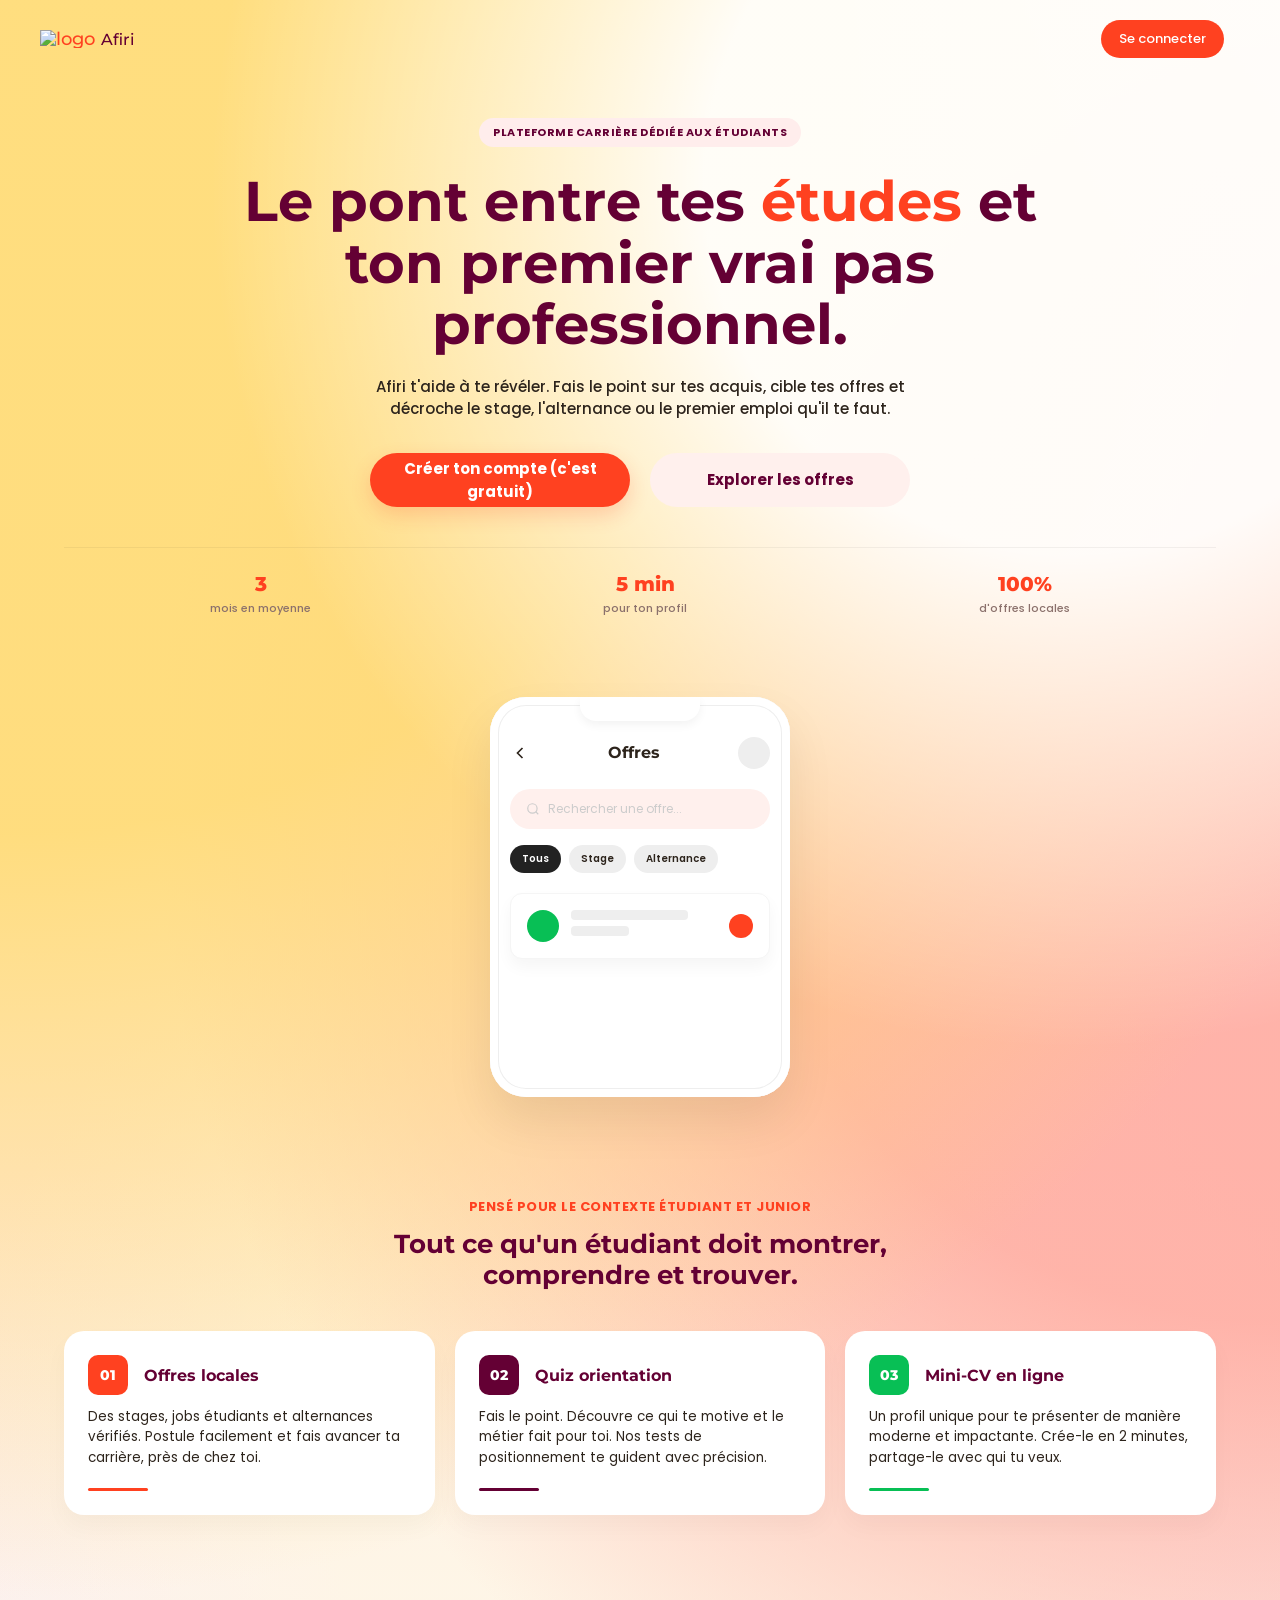
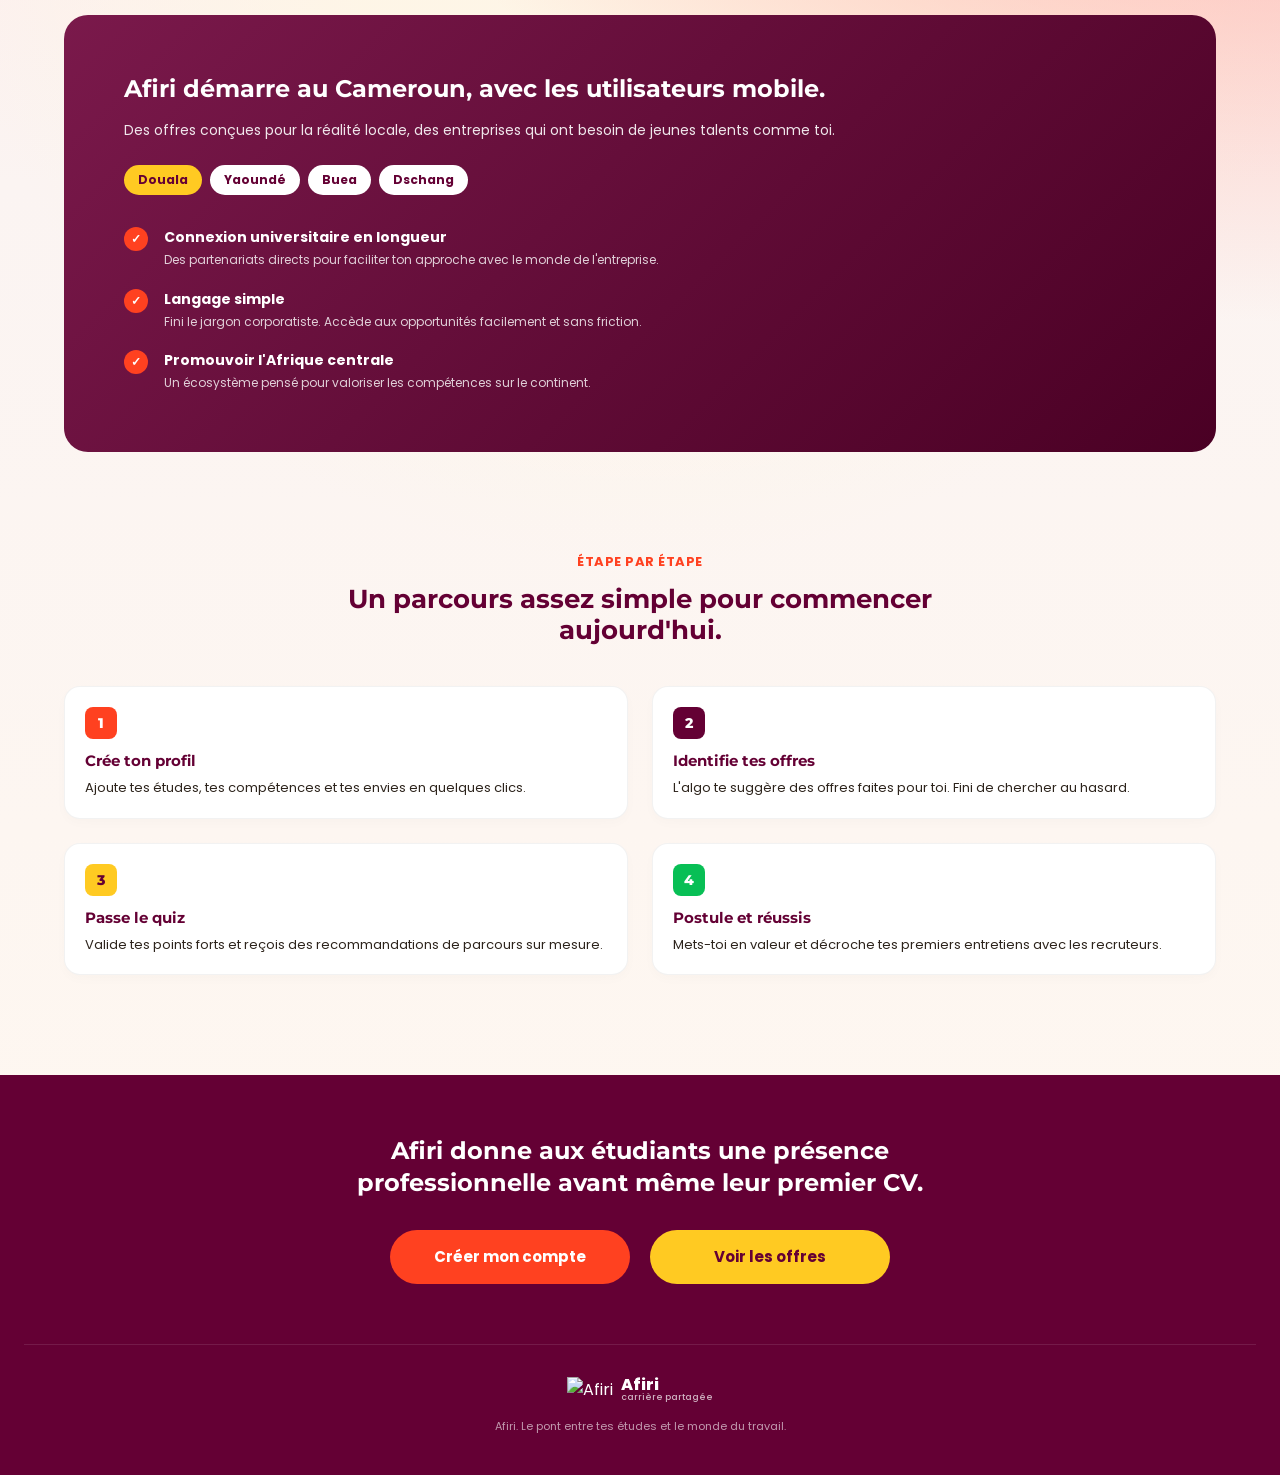
==== commit 8480b969: "Add files via upload" ====
--- a/Frontend/index.html
+++ b/Frontend/index.html
@@ -4,9 +4,6 @@
     <meta charset="UTF-8">
     <meta name="viewport" content="width=device-width, initial-scale=1.0, maximum-scale=1.0, user-scalable=no">
     <title>Afiri - Plateforme carrière dédiée aux étudiants</title>
-    <link rel="preconnect" href="https://fonts.googleapis.com">
-    <link rel="preconnect" href="https://fonts.gstatic.com" crossorigin>
-    <link href="https://fonts.googleapis.com/css2?family=Montserrat:wght@700;800;900&family=Poppins:wght@400;500;600;700;800;900&display=swap" rel="stylesheet">
     <link rel="stylesheet" href="styliste.css">
     <link rel="stylesheet" href="landing.css">
 </head>
@@ -37,7 +34,7 @@
             
             <div class="hero-actions">
                 <a href="signup.html" class="primary-btn hero-btn-main">Créer ton compte (c'est gratuit)</a>
-                <a href="offres.html" class="secondary-btn hero-btn-alt">Explorer les offres</a>
+                <a href="signup.html" class="secondary-btn hero-btn-alt">Explorer les offres</a>
             </div>
 
             <div class="hero-stats">
@@ -196,7 +193,7 @@
         <h2>Afiri donne aux étudiants une présence professionnelle avant même leur premier CV.</h2>
         <div class="footer-actions">
             <a href="signup.html" class="primary-btn footer-btn-red">Créer mon compte</a>
-            <a href="offres.html" class="primary-btn footer-btn-yellow">Voir les offres</a>
+            <a href="app.html" class="primary-btn footer-btn-yellow">Voir les offres</a>
         </div>
         
         <div class="footer-bottom">
--- a/Frontend/styliste.css
+++ b/Frontend/styliste.css
@@ -1,3 +1,5 @@
+@import url("https://fonts.googleapis.com/css2?family=Montserrat:wght@700;800;900&family=Poppins:wght@400;500;600;700;800;900&display=swap");
+
 :root {
     --primary: #FF4120;
     --secondary: #640034;
@@ -652,12 +654,12 @@
     flex: 0 0 36px;
     display: grid;
     place-items: center;
+    background: var(--yellow);
+    color: var(--ink);
+}
+
+.answer.selected .num {
     background: #fff;
-    color: var(--ink);
-}
-
-.answer:nth-child(n+2) .num {
-    background: var(--yellow);
 }
 
 .answer.selected {
@@ -937,6 +939,13 @@
     fill: currentColor;
 }
 
+.nav-icon img {
+    width: 23px;
+    height: 23px;
+    display: block;
+    object-fit: contain;
+}
+
 .nav-item.active .nav-icon {
     width: 52px;
     height: 52px;
@@ -946,6 +955,10 @@
     border: 5px solid #fff;
     box-shadow: 0 0 0 5px rgba(255, 63, 39, 0.14), 0 10px 18px rgba(255, 63, 39, 0.34);
     view-transition-name: active-nav;
+}
+
+.nav-item.active .nav-icon img {
+    filter: brightness(0) invert(1);
 }
 
 .nav-item.active span {
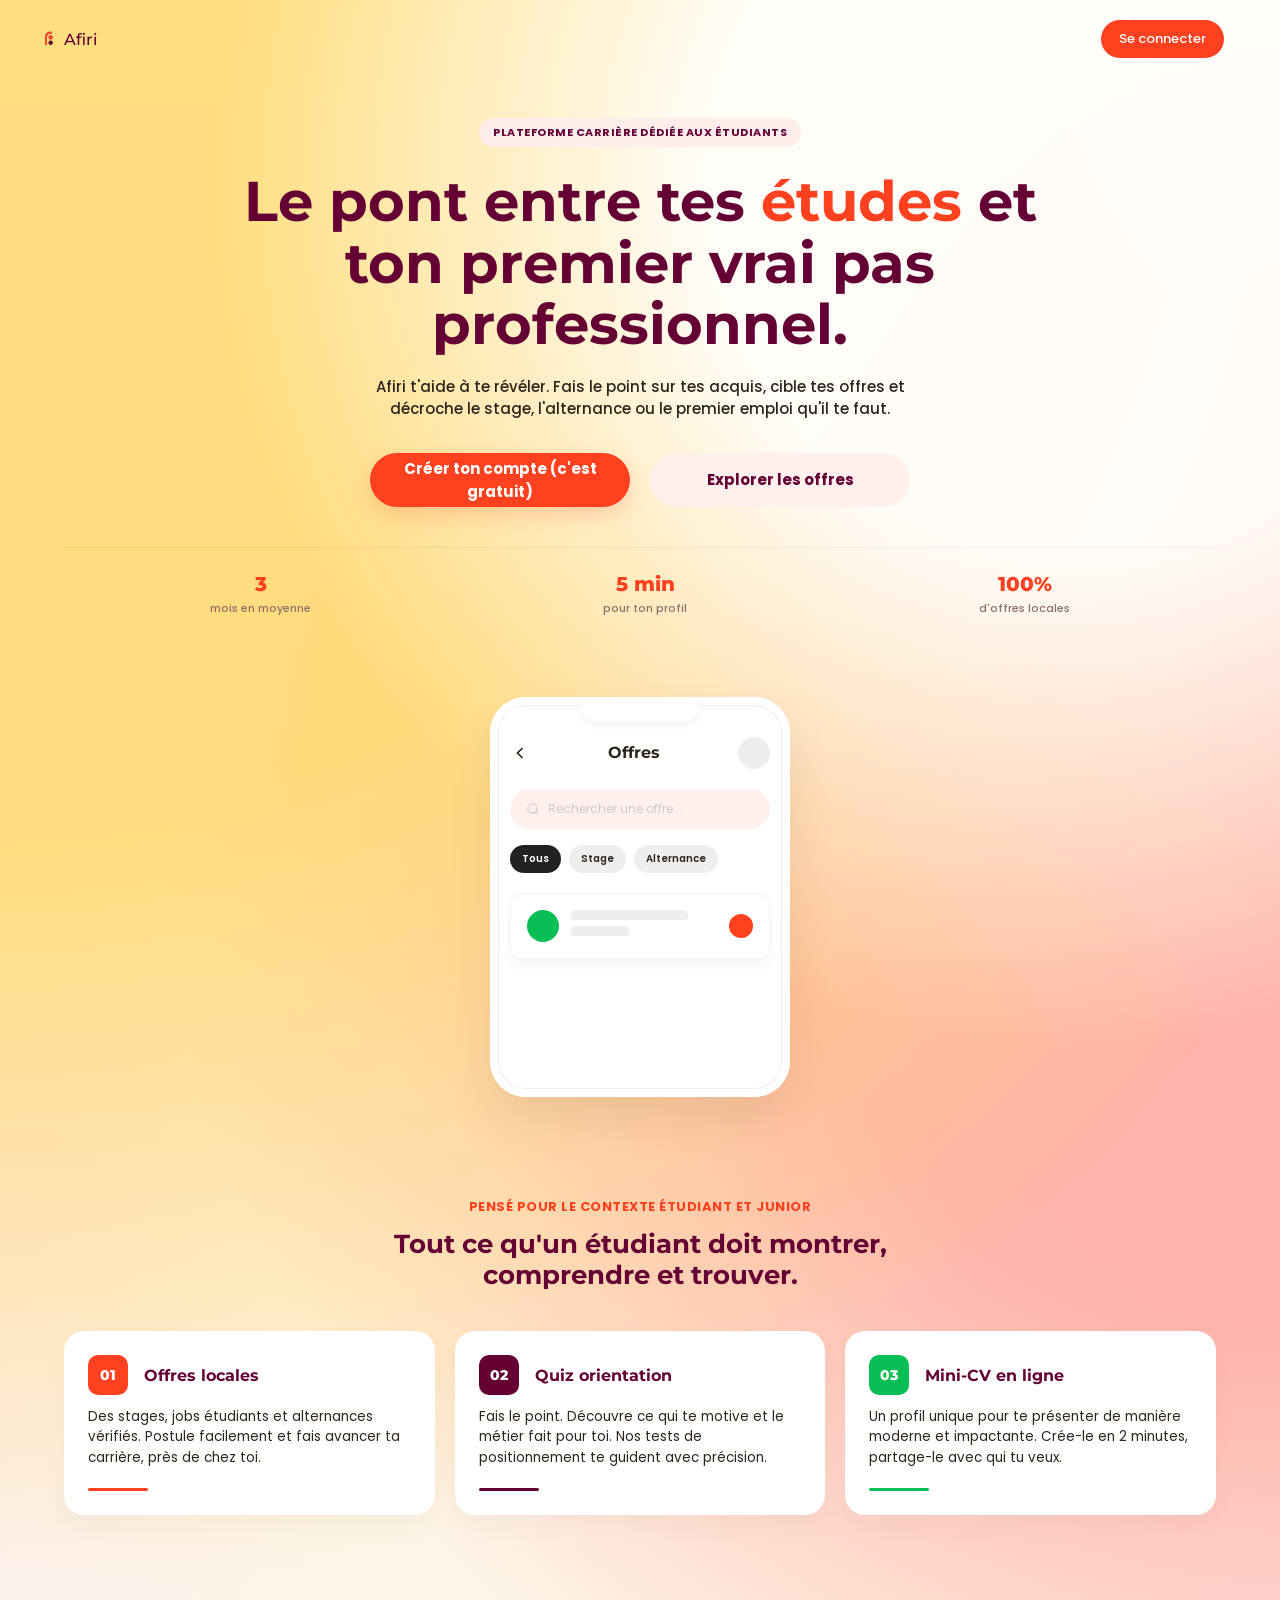
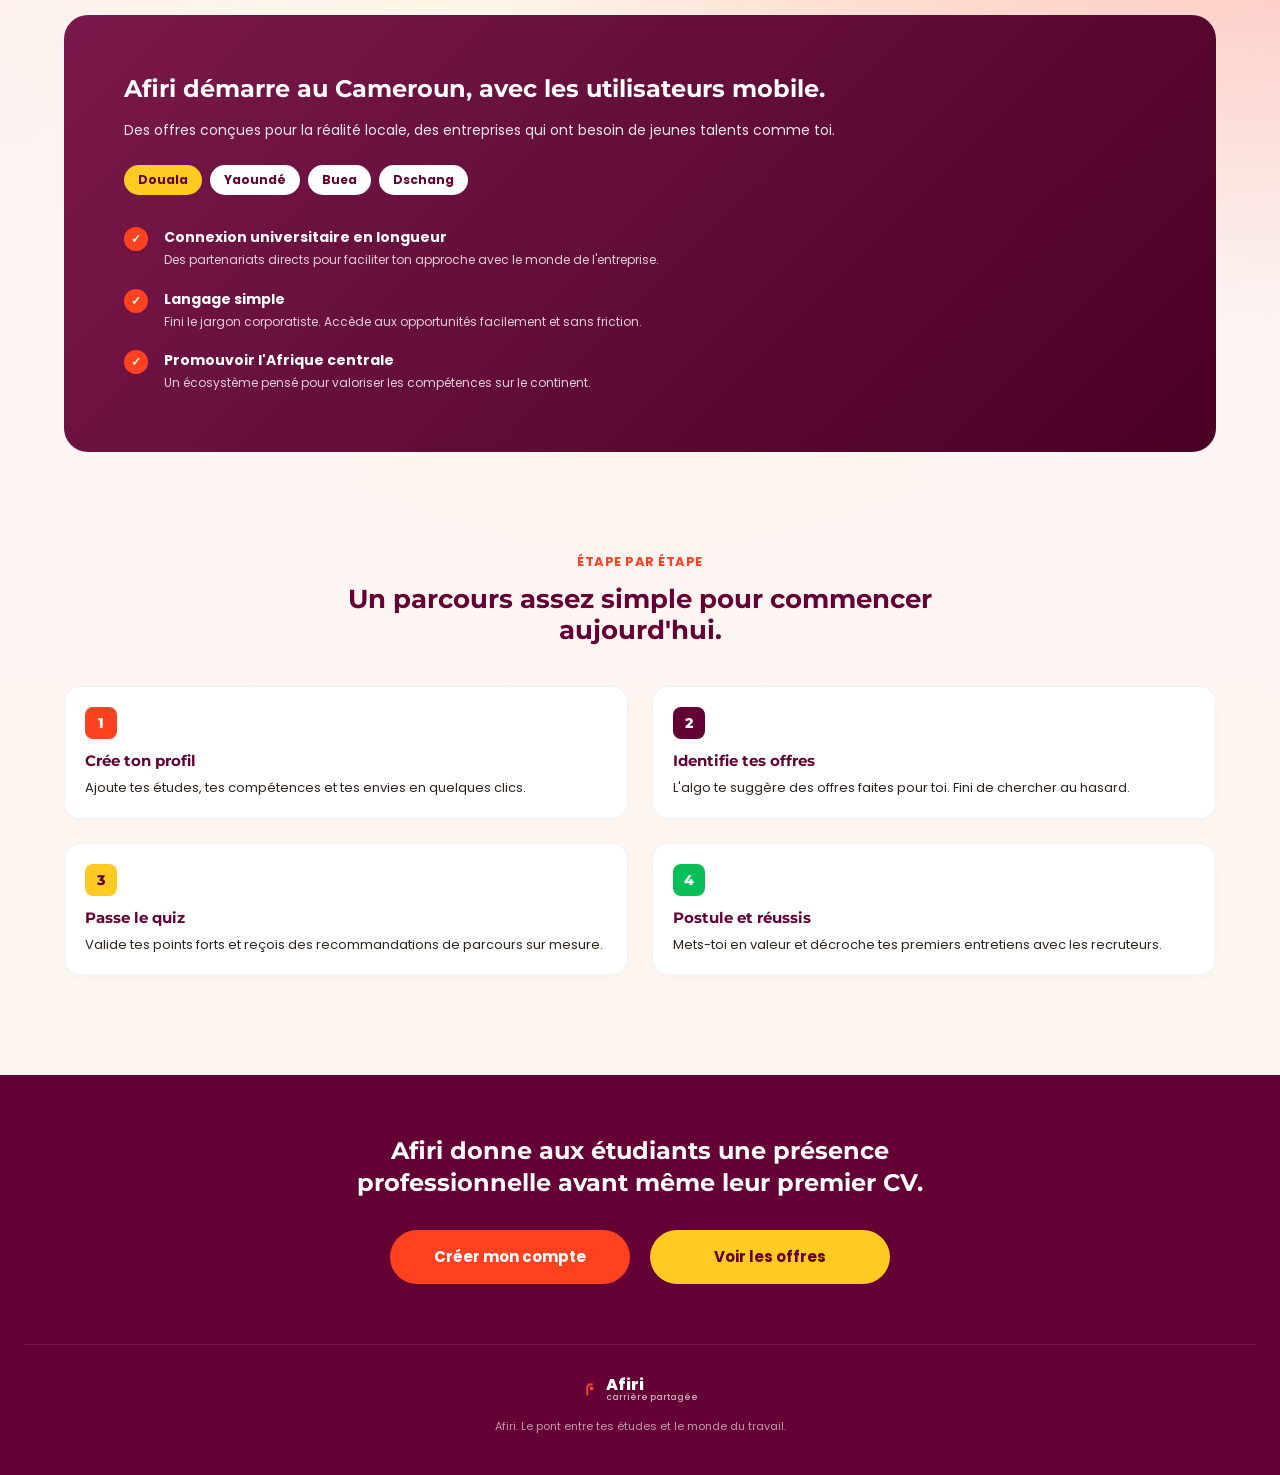
==== commit 8c73a390: "Add files via upload" ====
--- a/Frontend/index.html
+++ b/Frontend/index.html
@@ -4,6 +4,9 @@
     <meta charset="UTF-8">
     <meta name="viewport" content="width=device-width, initial-scale=1.0, maximum-scale=1.0, user-scalable=no">
     <title>Afiri - Plateforme carrière dédiée aux étudiants</title>
+    <link rel="preconnect" href="https://fonts.googleapis.com">
+    <link rel="preconnect" href="https://fonts.gstatic.com" crossorigin>
+    <link href="https://fonts.googleapis.com/css2?family=Montserrat:wght@700;800;900&family=Poppins:wght@400;500;600;700;800;900&display=swap" rel="stylesheet">
     <link rel="stylesheet" href="styliste.css">
     <link rel="stylesheet" href="landing.css">
 </head>
@@ -193,7 +196,7 @@
         <h2>Afiri donne aux étudiants une présence professionnelle avant même leur premier CV.</h2>
         <div class="footer-actions">
             <a href="signup.html" class="primary-btn footer-btn-red">Créer mon compte</a>
-            <a href="app.html" class="primary-btn footer-btn-yellow">Voir les offres</a>
+            <a href="offres.html" class="primary-btn footer-btn-yellow">Voir les offres</a>
         </div>
         
         <div class="footer-bottom">
--- a/Frontend/styliste.css
+++ b/Frontend/styliste.css
@@ -1,5 +1,3 @@
-@import url("https://fonts.googleapis.com/css2?family=Montserrat:wght@700;800;900&family=Poppins:wght@400;500;600;700;800;900&display=swap");
-
 :root {
     --primary: #FF4120;
     --secondary: #640034;
@@ -654,12 +652,12 @@
     flex: 0 0 36px;
     display: grid;
     place-items: center;
+    background: #fff;
+    color: var(--ink);
+}
+
+.answer:nth-child(n+2) .num {
     background: var(--yellow);
-    color: var(--ink);
-}
-
-.answer.selected .num {
-    background: #fff;
 }
 
 .answer.selected {
@@ -939,13 +937,6 @@
     fill: currentColor;
 }
 
-.nav-icon img {
-    width: 23px;
-    height: 23px;
-    display: block;
-    object-fit: contain;
-}
-
 .nav-item.active .nav-icon {
     width: 52px;
     height: 52px;
@@ -955,10 +946,6 @@
     border: 5px solid #fff;
     box-shadow: 0 0 0 5px rgba(255, 63, 39, 0.14), 0 10px 18px rgba(255, 63, 39, 0.34);
     view-transition-name: active-nav;
-}
-
-.nav-item.active .nav-icon img {
-    filter: brightness(0) invert(1);
 }
 
 .nav-item.active span {
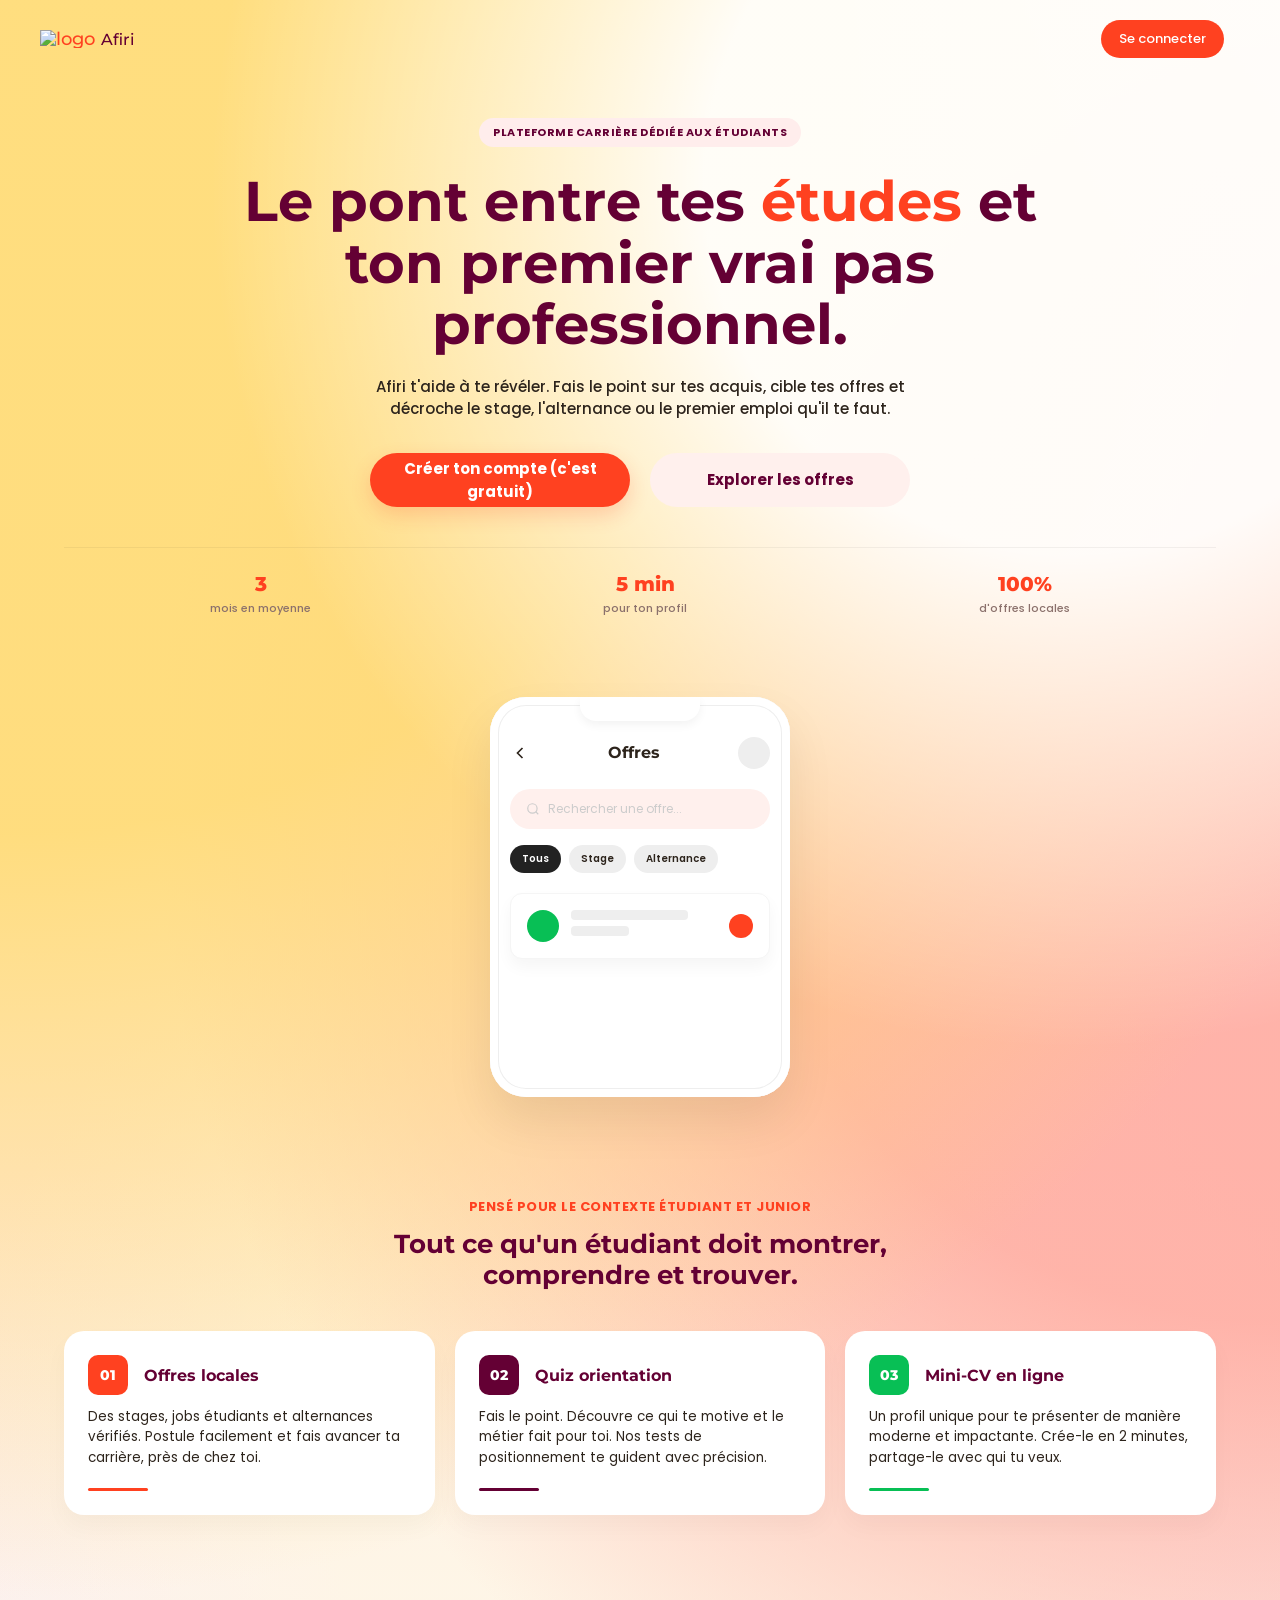
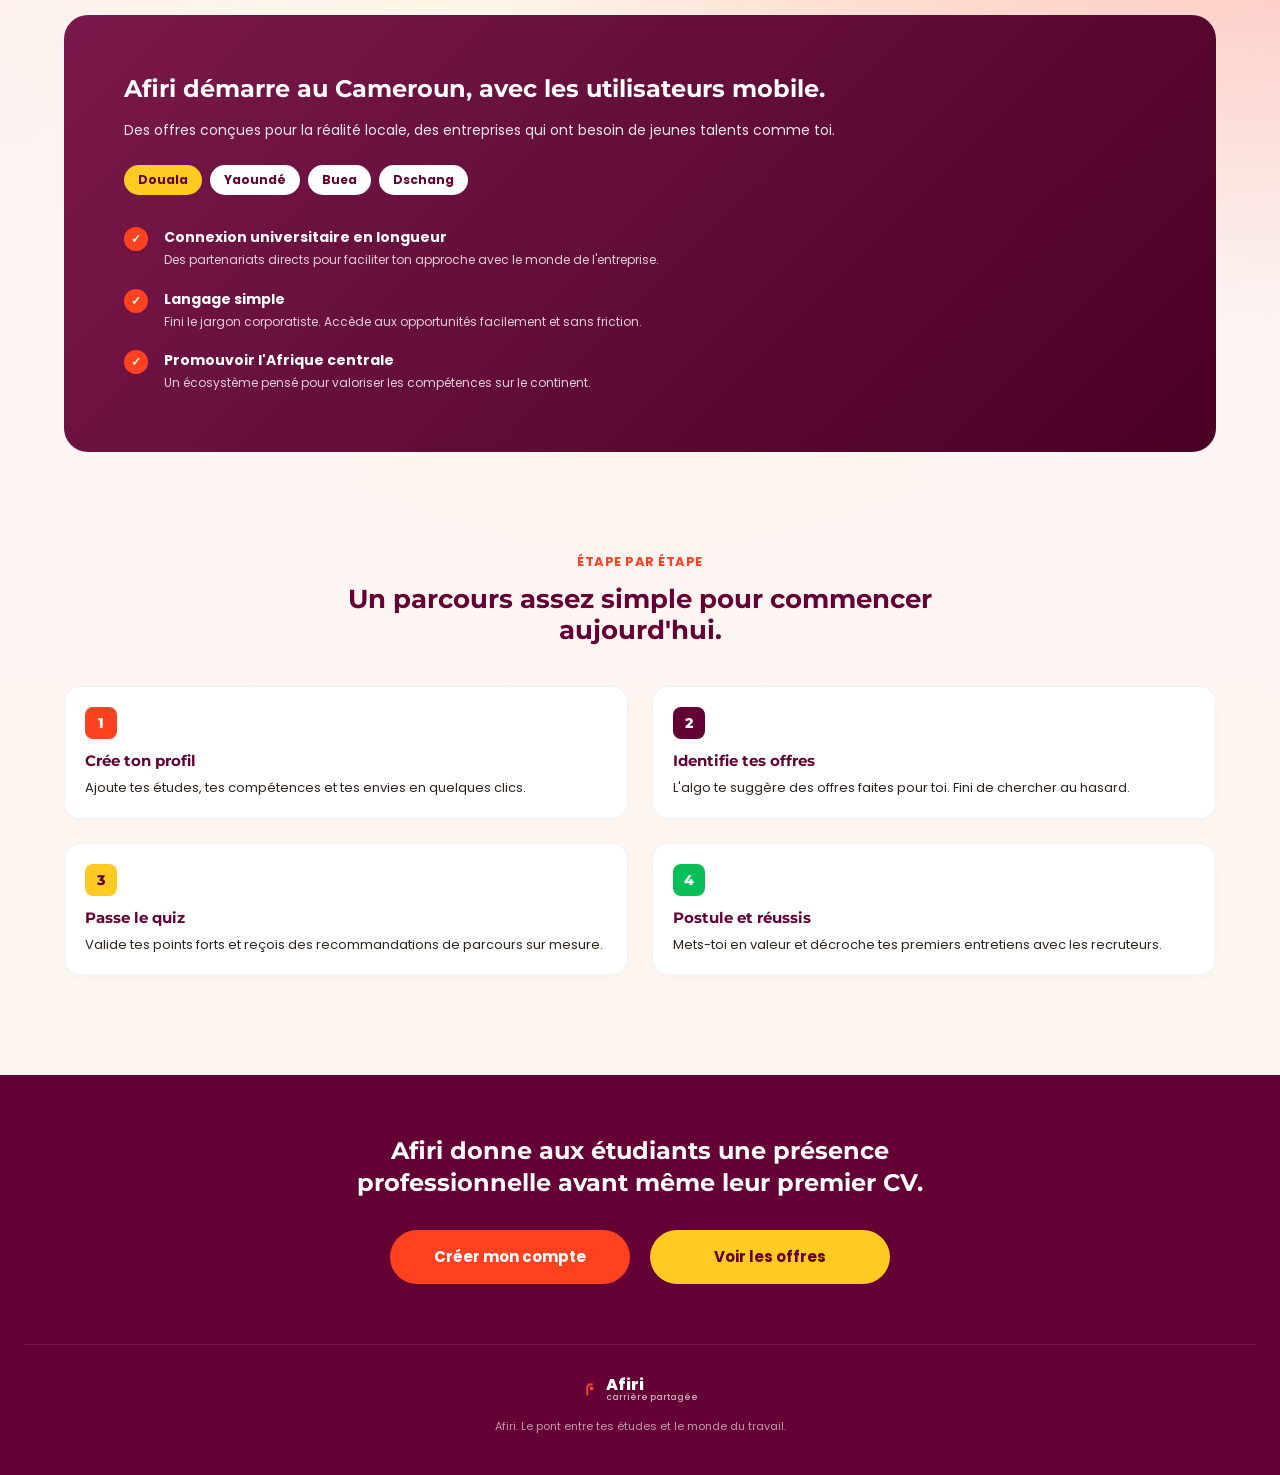
==== commit 5411c81b: "Add files via upload" ====
--- a/Frontend/index.html
+++ b/Frontend/index.html
@@ -4,9 +4,6 @@
     <meta charset="UTF-8">
     <meta name="viewport" content="width=device-width, initial-scale=1.0, maximum-scale=1.0, user-scalable=no">
     <title>Afiri - Plateforme carrière dédiée aux étudiants</title>
-    <link rel="preconnect" href="https://fonts.googleapis.com">
-    <link rel="preconnect" href="https://fonts.gstatic.com" crossorigin>
-    <link href="https://fonts.googleapis.com/css2?family=Montserrat:wght@700;800;900&family=Poppins:wght@400;500;600;700;800;900&display=swap" rel="stylesheet">
     <link rel="stylesheet" href="styliste.css">
     <link rel="stylesheet" href="landing.css">
 </head>
@@ -14,7 +11,7 @@
     <header class="landing-header">
         <div class="landing-header-inner">
             <a class="brand" href="index.html">
-                <span class="brand-mark"><img src="images/logo.png" alt="logo"></span> Afiri
+                <span class="brand-mark"><img src="images/logo.svc" alt="logo"></span> Afiri
             </a>
             <div class="landing-header-right">
                 <a href="signup.html" class="pill-action red-action">Se connecter</a>
@@ -196,7 +193,7 @@
         <h2>Afiri donne aux étudiants une présence professionnelle avant même leur premier CV.</h2>
         <div class="footer-actions">
             <a href="signup.html" class="primary-btn footer-btn-red">Créer mon compte</a>
-            <a href="offres.html" class="primary-btn footer-btn-yellow">Voir les offres</a>
+            <a href="app.html" class="primary-btn footer-btn-yellow">Voir les offres</a>
         </div>
         
         <div class="footer-bottom">
--- a/Frontend/styliste.css
+++ b/Frontend/styliste.css
@@ -1,3 +1,5 @@
+@import url("https://fonts.googleapis.com/css2?family=Montserrat:wght@700;800;900&family=Poppins:wght@400;500;600;700;800;900&display=swap");
+
 :root {
     --primary: #FF4120;
     --secondary: #640034;
@@ -501,6 +503,200 @@
     background: var(--green);
 }
 
+.profile-section-head {
+    display: flex;
+    align-items: center;
+    justify-content: space-between;
+    gap: 12px;
+    margin-bottom: 12px;
+}
+
+.profile-section-head h2 {
+    margin: 0;
+}
+
+.profile-edit-btn {
+    border: none;
+    background: rgba(255, 65, 32, 0.1);
+    color: var(--primary);
+    font-size: 12px;
+    font-weight: 700;
+    padding: 8px 14px;
+    border-radius: 999px;
+    cursor: pointer;
+    font-family: inherit;
+}
+
+.profile-edit-form textarea {
+    width: 100%;
+    min-height: 88px;
+    resize: vertical;
+    margin-bottom: 12px;
+    box-sizing: border-box;
+}
+
+.profile-save-btn {
+    border: none;
+    cursor: pointer;
+}
+
+.profile-empty {
+    color: var(--muted);
+    font-size: 13px;
+    line-height: 1.5;
+}
+
+.banner-complete .progress span {
+    background: #49db80 !important;
+}
+
+.hidden {
+    display: none !important;
+}
+
+/* Modal édition profil */
+.profile-modal-overlay {
+    position: fixed;
+    inset: 0;
+    background: rgba(20, 16, 12, 0.45);
+    backdrop-filter: blur(6px);
+    -webkit-backdrop-filter: blur(6px);
+    z-index: 200;
+    display: flex;
+    align-items: flex-end;
+    justify-content: center;
+    padding: 0;
+    opacity: 0;
+    pointer-events: none;
+    transition: opacity 0.25s ease;
+}
+
+.profile-modal-overlay.open {
+    opacity: 1;
+    pointer-events: auto;
+}
+
+.profile-modal {
+    width: 100%;
+    max-width: 430px;
+    background: #fff;
+    border-radius: 24px 24px 0 0;
+    padding: 20px 22px 28px;
+    box-shadow: 0 -8px 40px rgba(0, 0, 0, 0.12);
+    transform: translateY(100%);
+    transition: transform 0.32s cubic-bezier(0.4, 0, 0.2, 1);
+}
+
+.profile-modal-overlay.open .profile-modal {
+    transform: translateY(0);
+}
+
+.profile-modal-header {
+    display: flex;
+    align-items: center;
+    justify-content: space-between;
+    margin-bottom: 16px;
+}
+
+.profile-modal-header h3 {
+    margin: 0;
+    font-size: 18px;
+    font-family: var(--font-title);
+    color: var(--ink);
+}
+
+.profile-modal-close {
+    width: 36px;
+    height: 36px;
+    border: none;
+    border-radius: 50%;
+    background: #f3f1ed;
+    font-size: 22px;
+    line-height: 1;
+    cursor: pointer;
+    color: var(--ink);
+}
+
+.profile-modal textarea {
+    width: 100%;
+    min-height: 140px;
+    border-radius: 16px;
+    border: 1px solid rgba(0, 0, 0, 0.08);
+    padding: 16px;
+    font-size: 14px;
+    font-family: inherit;
+    resize: vertical;
+    box-sizing: border-box;
+    outline: none;
+    margin-bottom: 16px;
+}
+
+.profile-modal textarea:focus {
+    border-color: var(--primary);
+    box-shadow: 0 0 0 3px rgba(255, 65, 32, 0.1);
+}
+
+.profile-modal-actions {
+    display: flex;
+    gap: 10px;
+}
+
+.profile-modal-actions button {
+    flex: 1;
+    height: 48px;
+    border-radius: 14px;
+    font-size: 14px;
+    font-weight: 700;
+    font-family: inherit;
+    cursor: pointer;
+    border: none;
+}
+
+.profile-modal-cancel {
+    background: #f3f1ed;
+    color: var(--ink);
+}
+
+.profile-modal-save {
+    background: var(--primary);
+    color: #fff;
+}
+
+.profile-edit-btn {
+    flex-shrink: 0;
+}
+
+.profile-display p {
+    margin: 0;
+    font-size: 14px;
+    line-height: 1.6;
+    color: var(--ink);
+}
+
+.profile-toast {
+    position: fixed;
+    bottom: 90px;
+    left: 50%;
+    transform: translateX(-50%) translateY(20px);
+    background: var(--ink);
+    color: #fff;
+    padding: 12px 20px;
+    border-radius: 999px;
+    font-size: 13px;
+    font-weight: 600;
+    z-index: 300;
+    opacity: 0;
+    pointer-events: none;
+    transition: opacity 0.25s, transform 0.25s;
+    max-width: 90%;
+    text-align: center;
+}
+
+.profile-toast.show {
+    opacity: 1;
+    transform: translateX(-50%) translateY(0);
+}
+
 .nudge {
     display: flex;
     align-items: center;
@@ -652,12 +848,12 @@
     flex: 0 0 36px;
     display: grid;
     place-items: center;
+    background: var(--yellow);
+    color: var(--ink);
+}
+
+.answer.selected .num {
     background: #fff;
-    color: var(--ink);
-}
-
-.answer:nth-child(n+2) .num {
-    background: var(--yellow);
 }
 
 .answer.selected {
@@ -937,6 +1133,13 @@
     fill: currentColor;
 }
 
+.nav-icon img {
+    width: 23px;
+    height: 23px;
+    display: block;
+    object-fit: contain;
+}
+
 .nav-item.active .nav-icon {
     width: 52px;
     height: 52px;
@@ -946,6 +1149,10 @@
     border: 5px solid #fff;
     box-shadow: 0 0 0 5px rgba(255, 63, 39, 0.14), 0 10px 18px rgba(255, 63, 39, 0.34);
     view-transition-name: active-nav;
+}
+
+.nav-item.active .nav-icon img {
+    filter: brightness(0) invert(1);
 }
 
 .nav-item.active span {
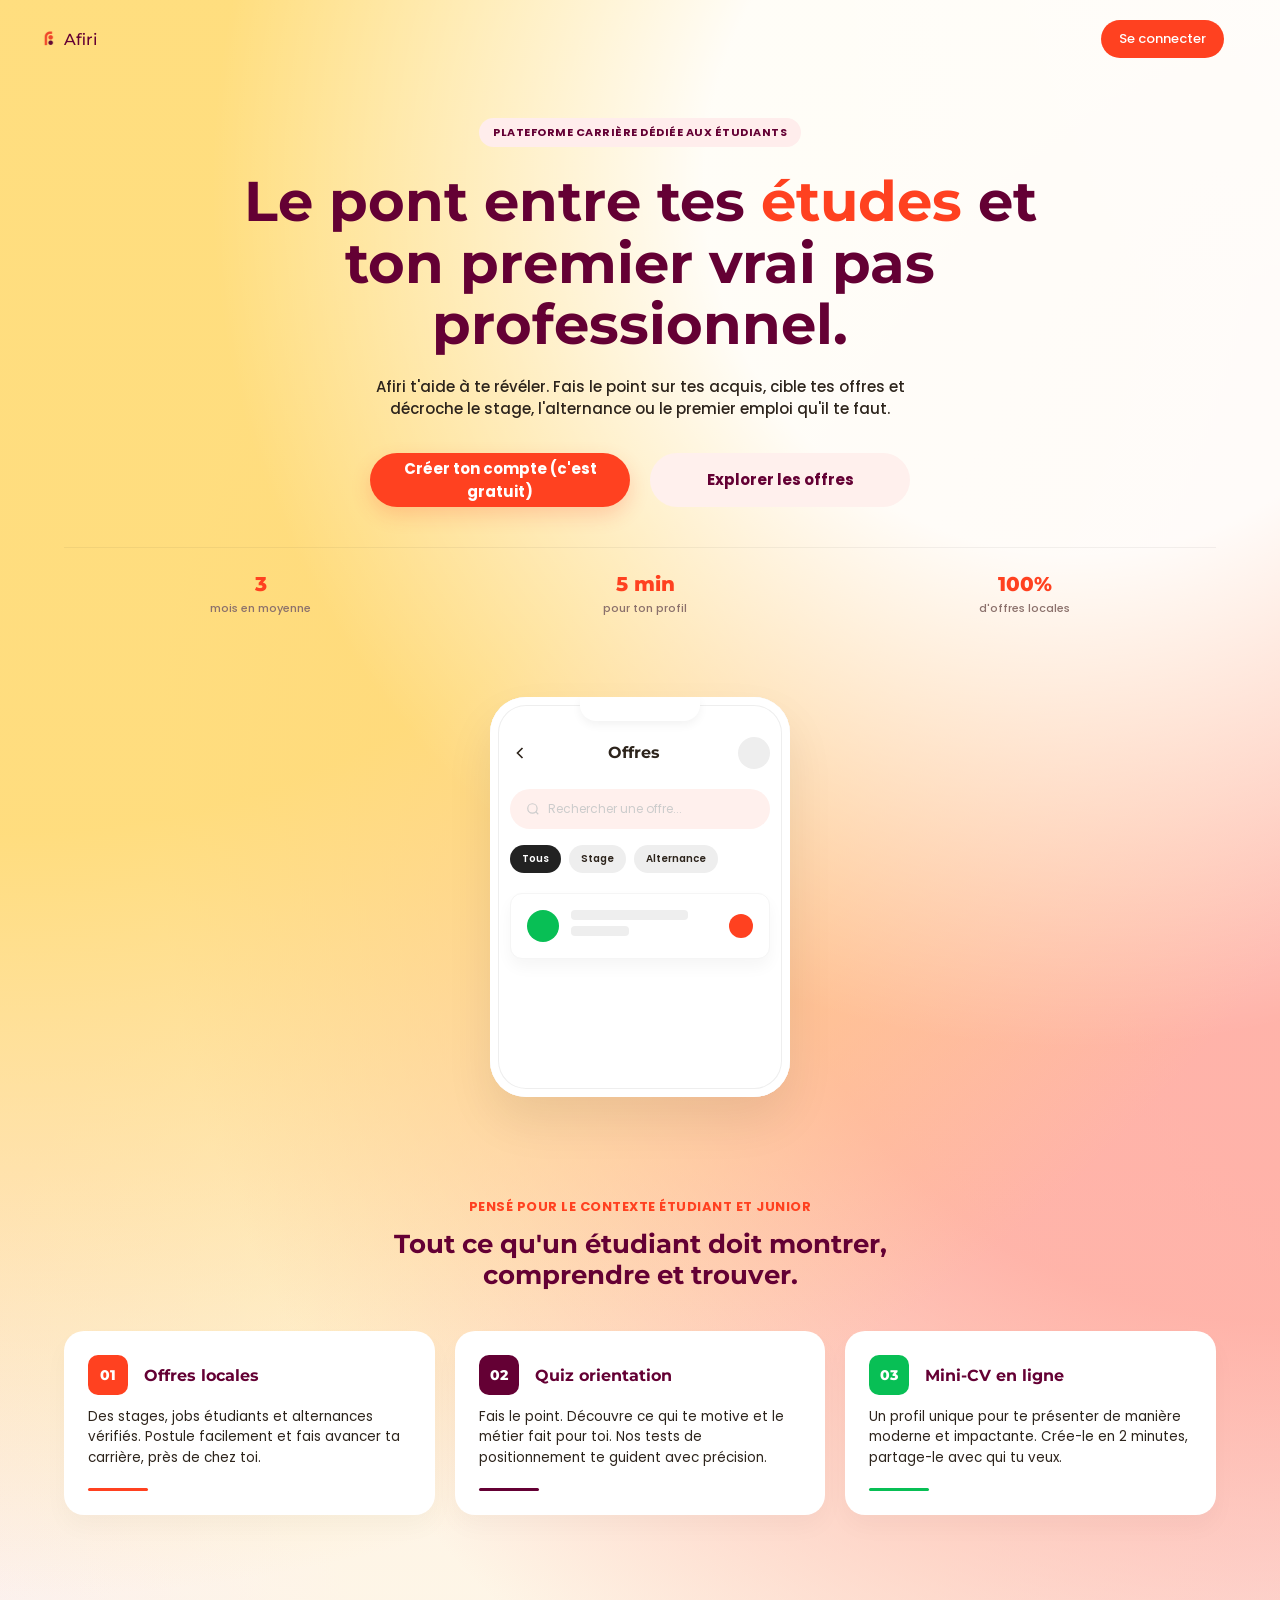
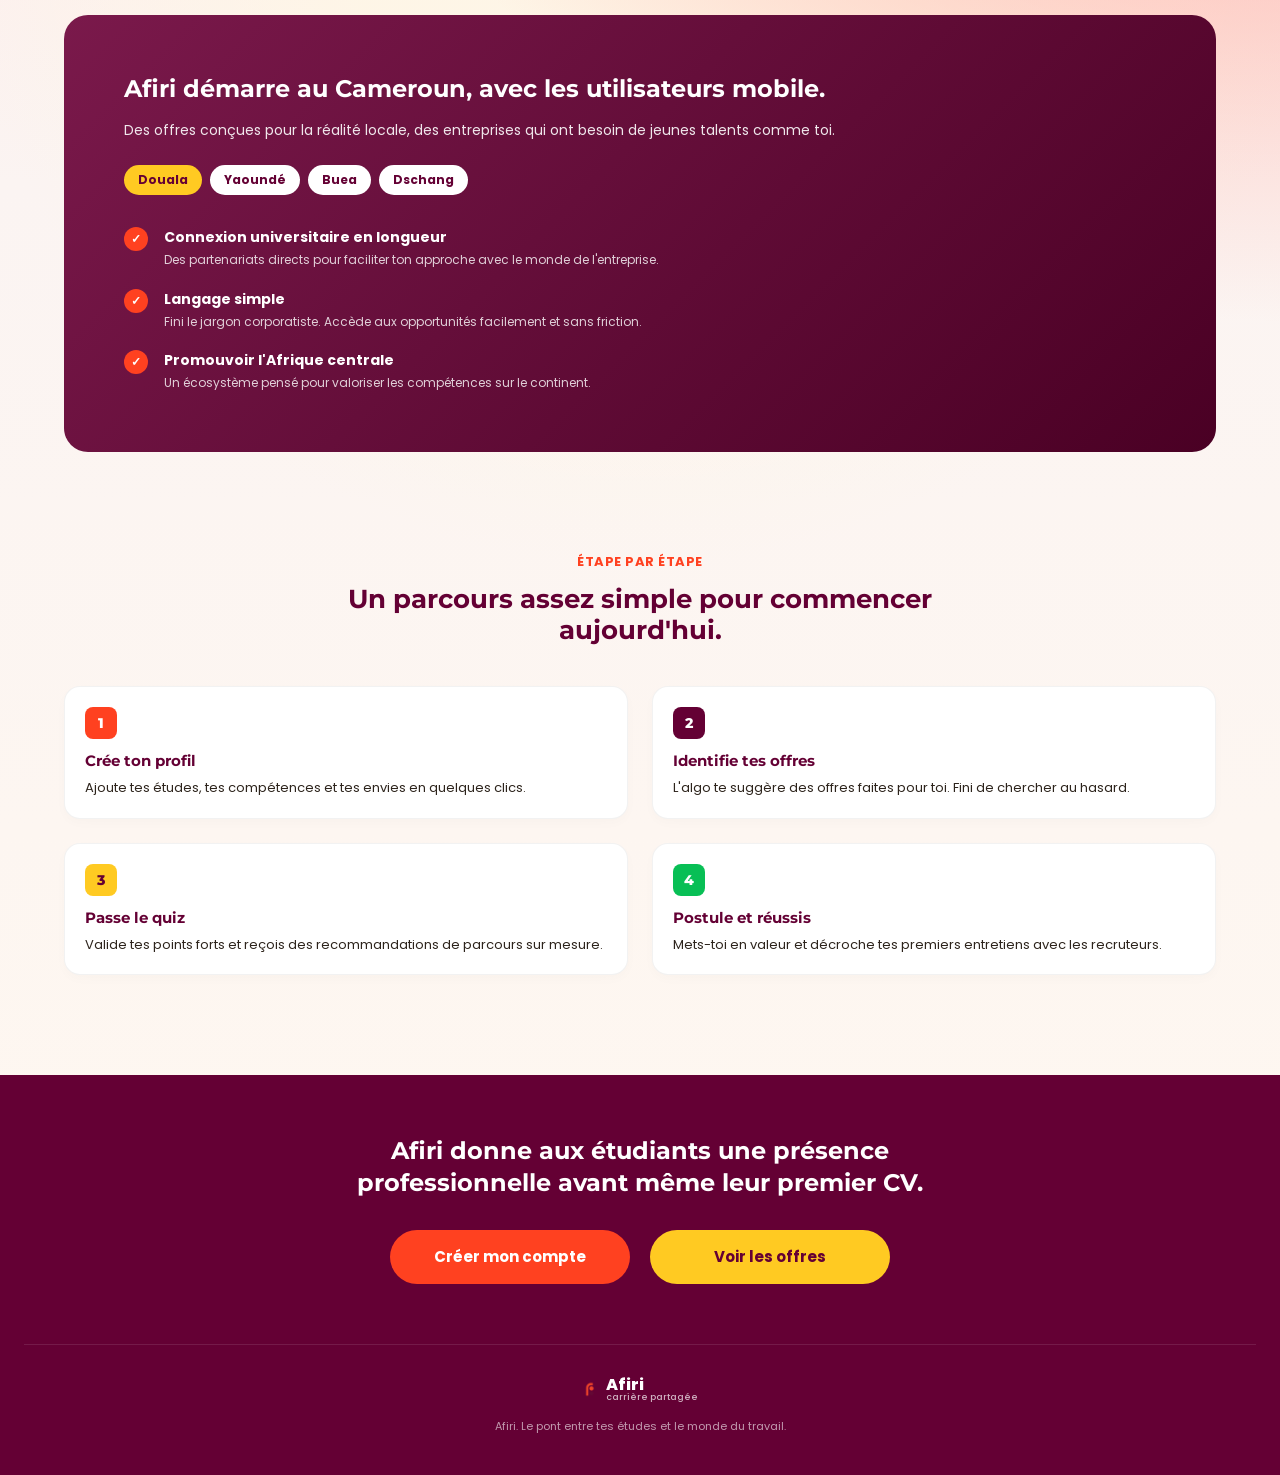
==== commit 831c352f: "Update logo image format from .svc to .svg" ====
--- a/Frontend/index.html
+++ b/Frontend/index.html
@@ -11,7 +11,7 @@
     <header class="landing-header">
         <div class="landing-header-inner">
             <a class="brand" href="index.html">
-                <span class="brand-mark"><img src="images/logo.svc" alt="logo"></span> Afiri
+                <span class="brand-mark"><img src="images/logo.svg" alt="logo"></span> Afiri
             </a>
             <div class="landing-header-right">
                 <a href="signup.html" class="pill-action red-action">Se connecter</a>
@@ -198,7 +198,7 @@
         
         <div class="footer-bottom">
             <div class="footer-logo">
-                <img src="images/logo.png" alt="Afiri">
+                <img src="images/logo.svg" alt="Afiri">
                 <span class="footer-brand-text">Afiri<br><small>carrière partagée</small></span>
             </div>
             <p class="footer-copyright">Afiri. Le pont entre tes études et le monde du travail.</p>
